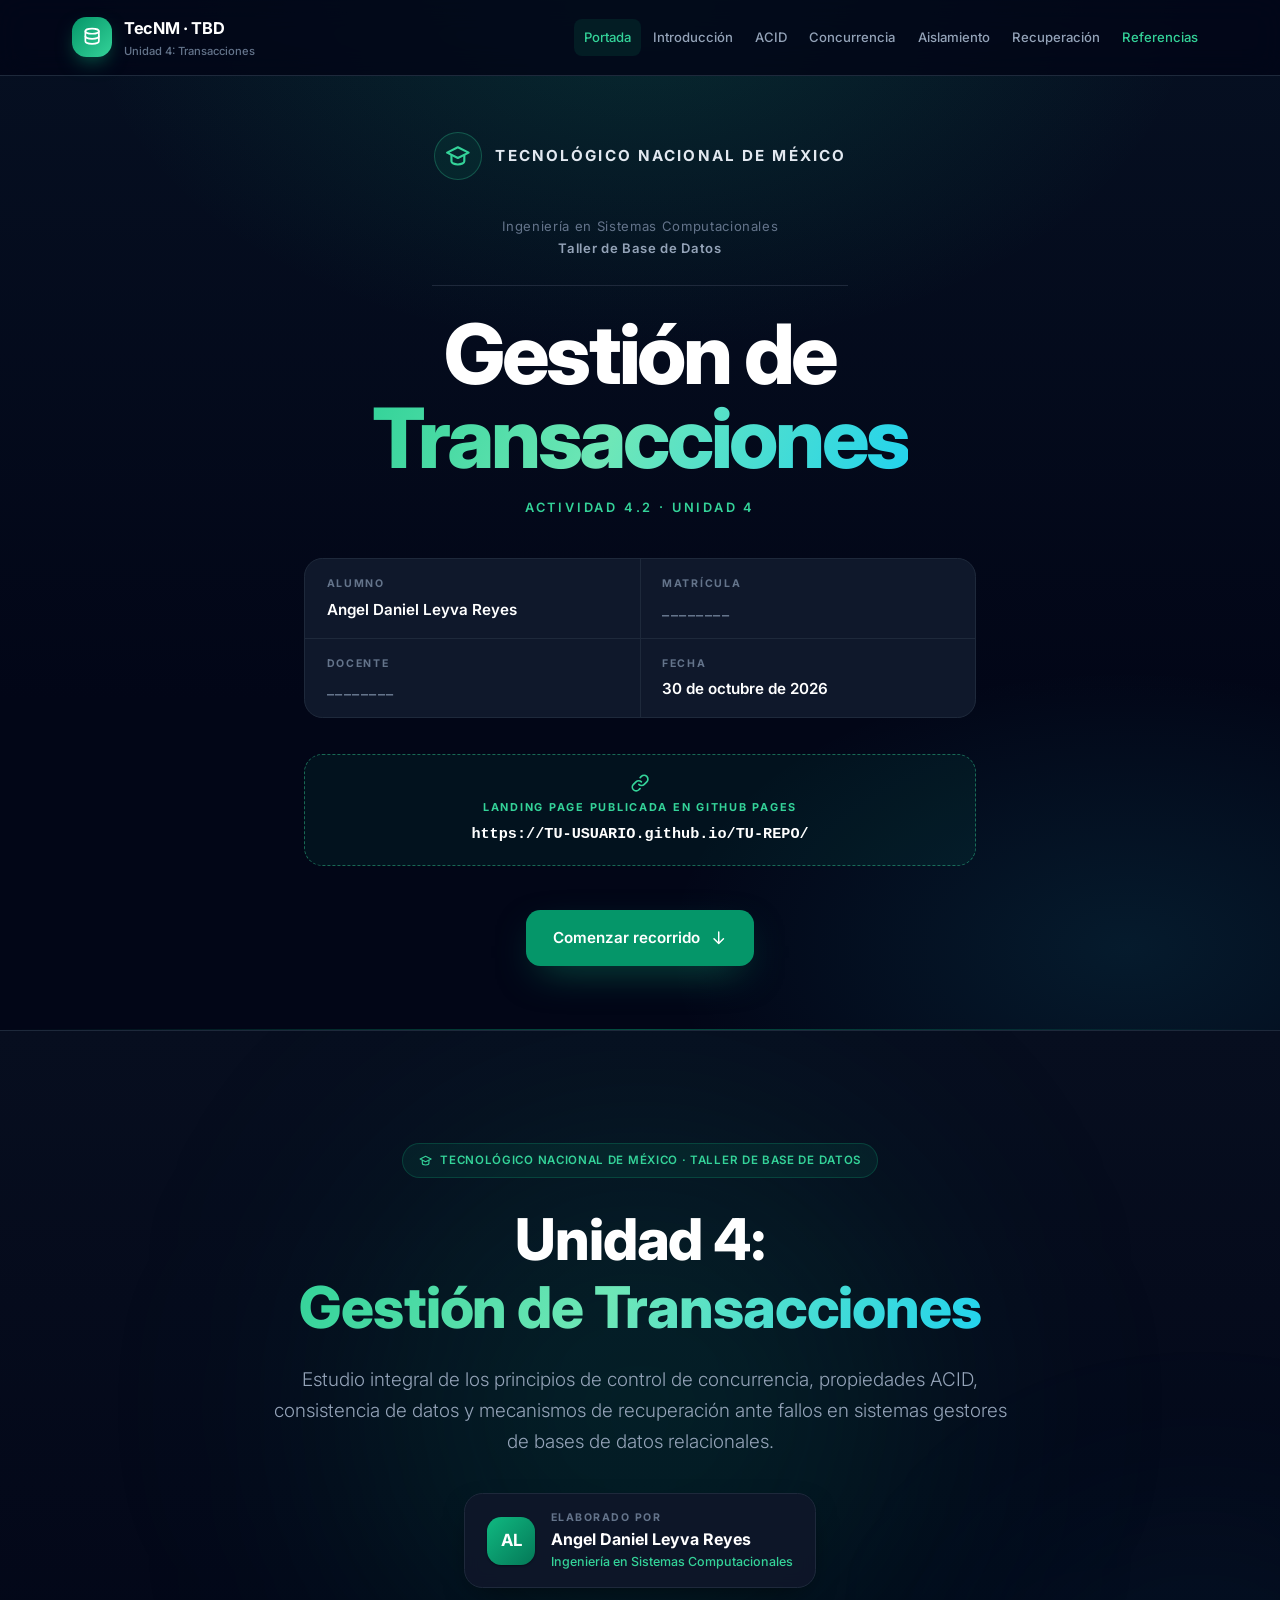
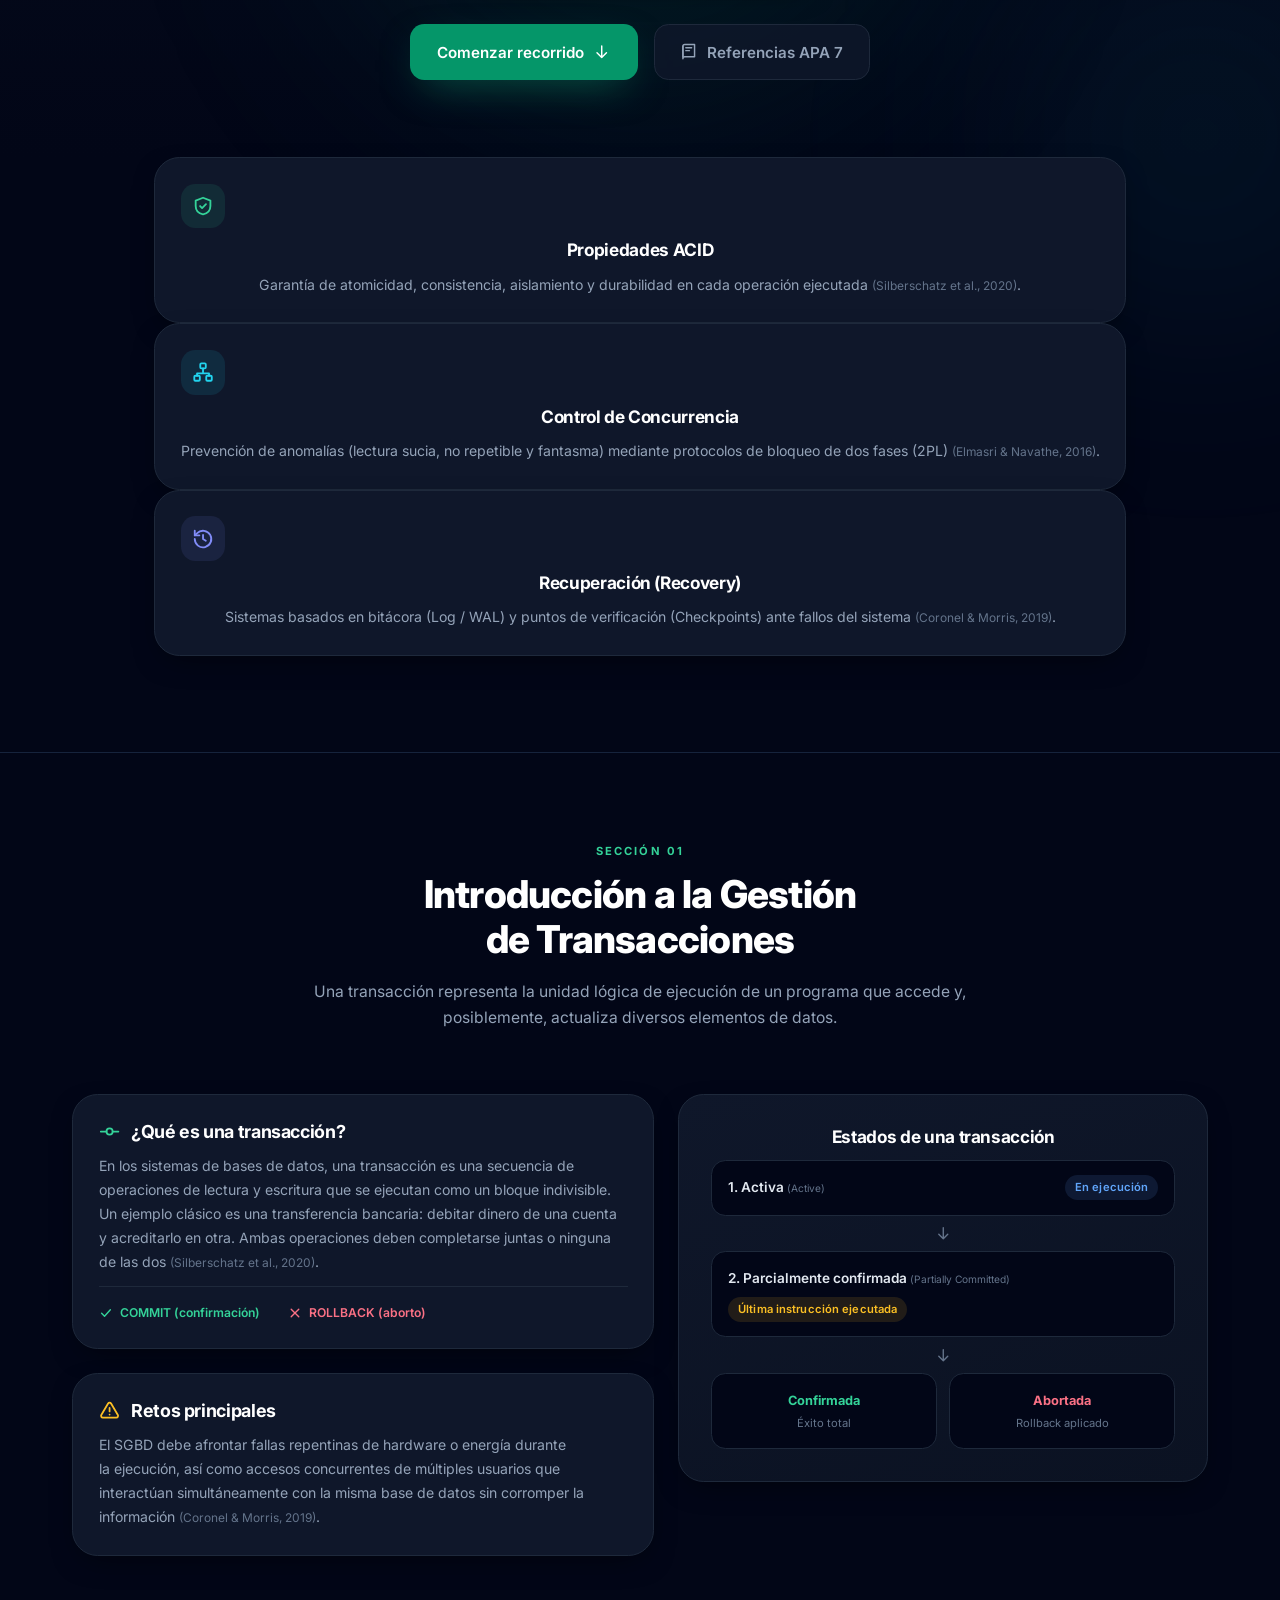
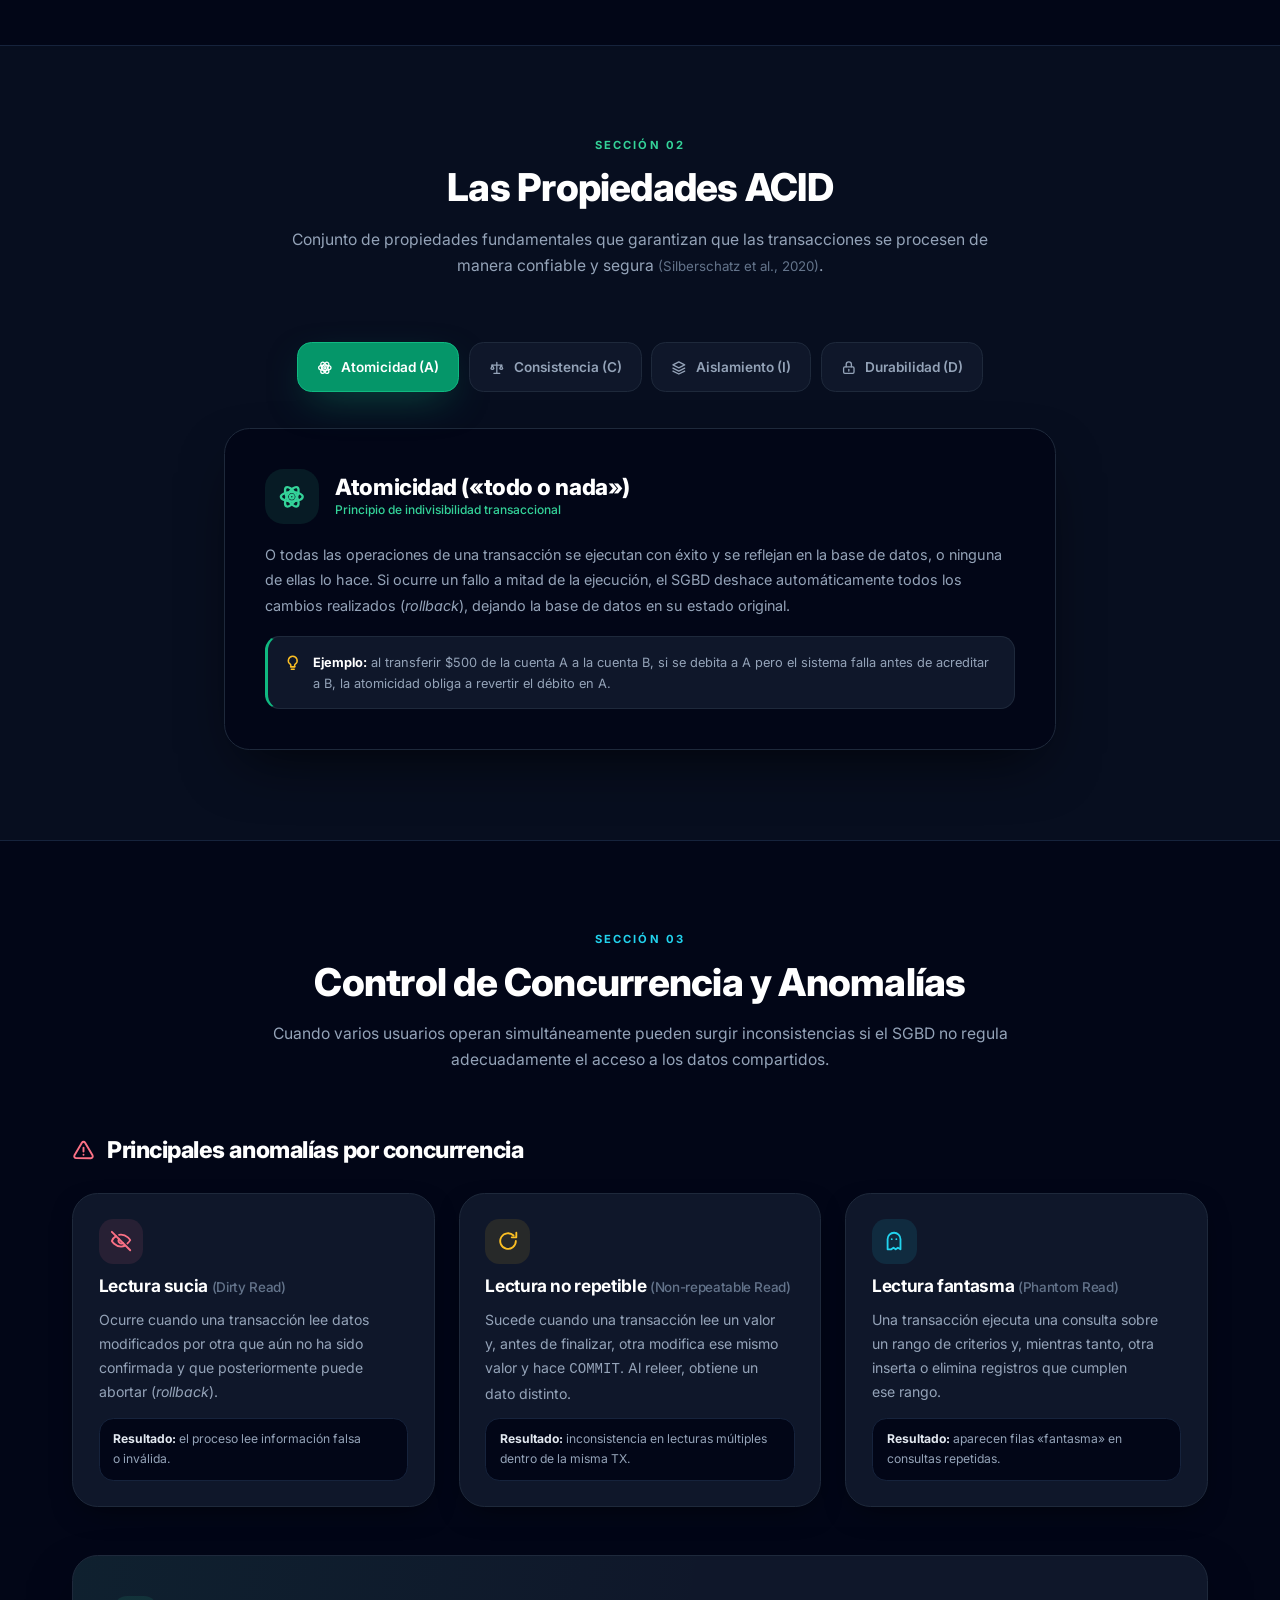
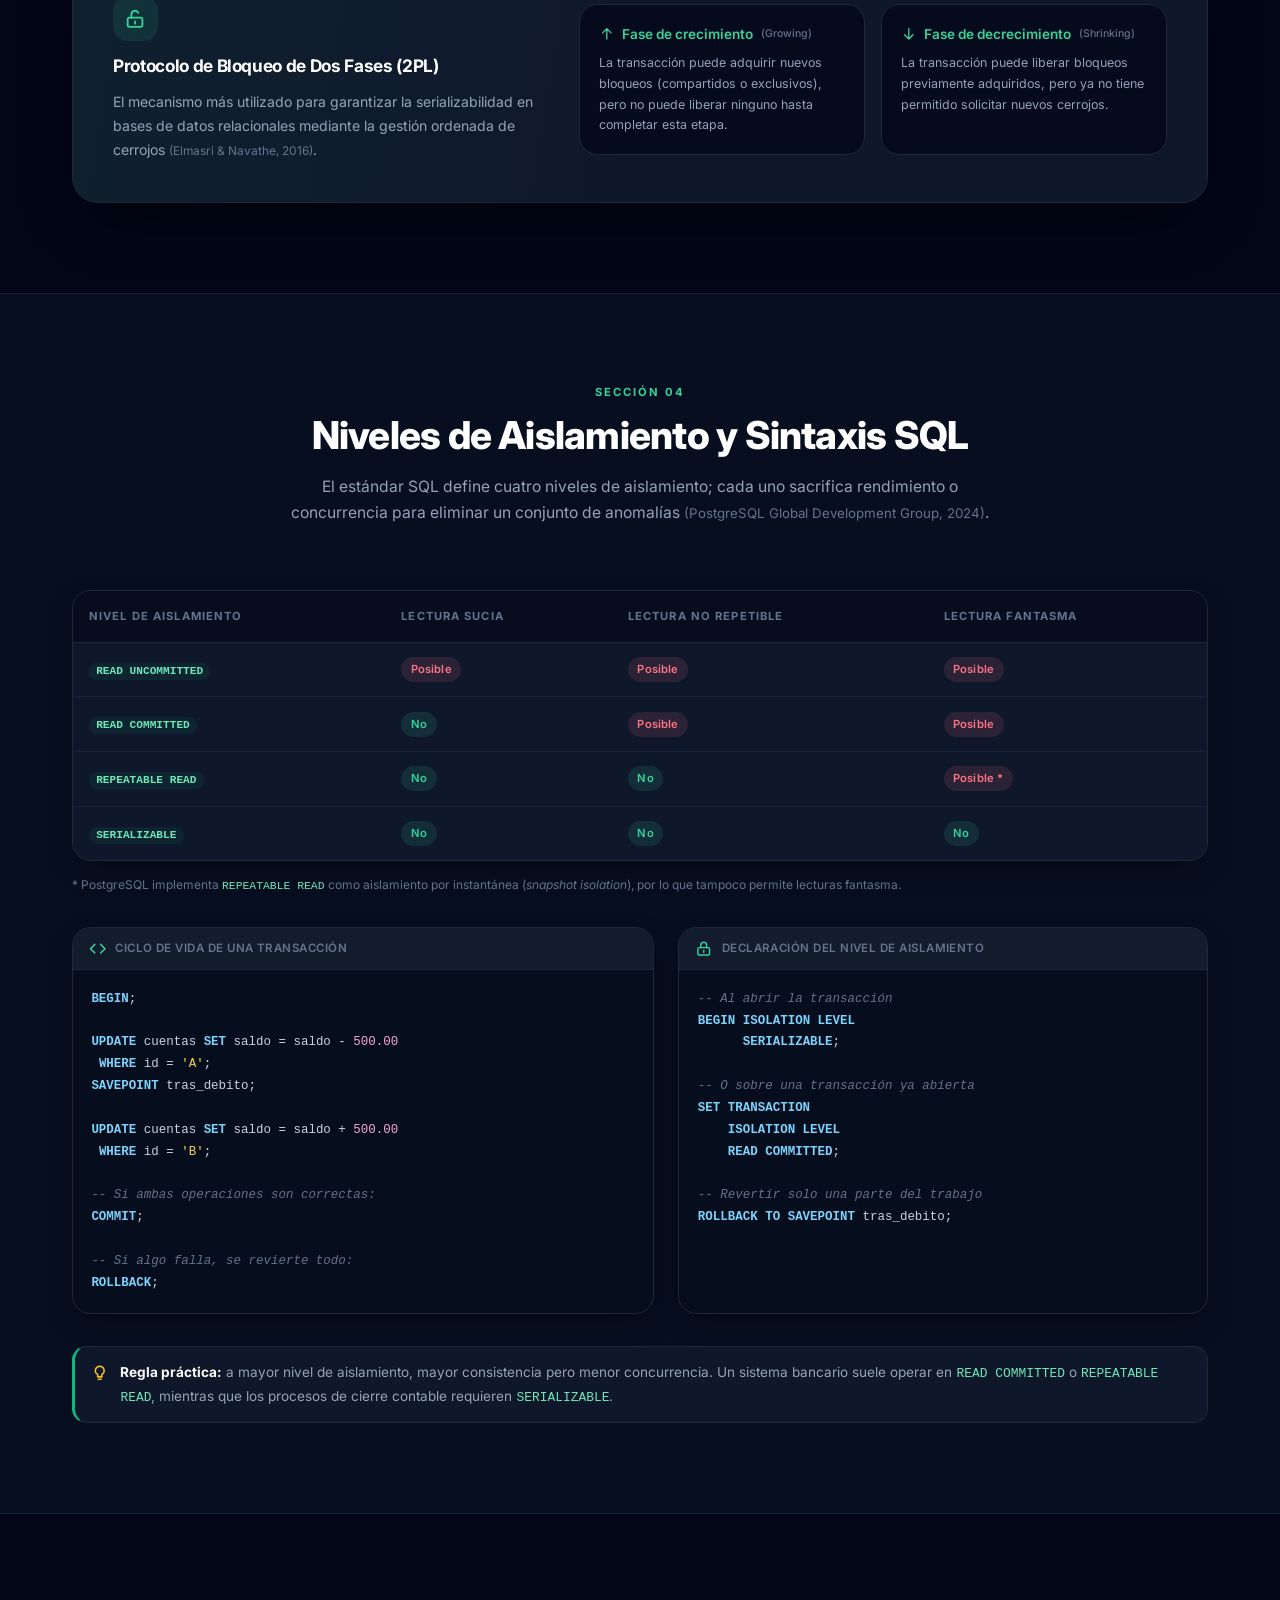
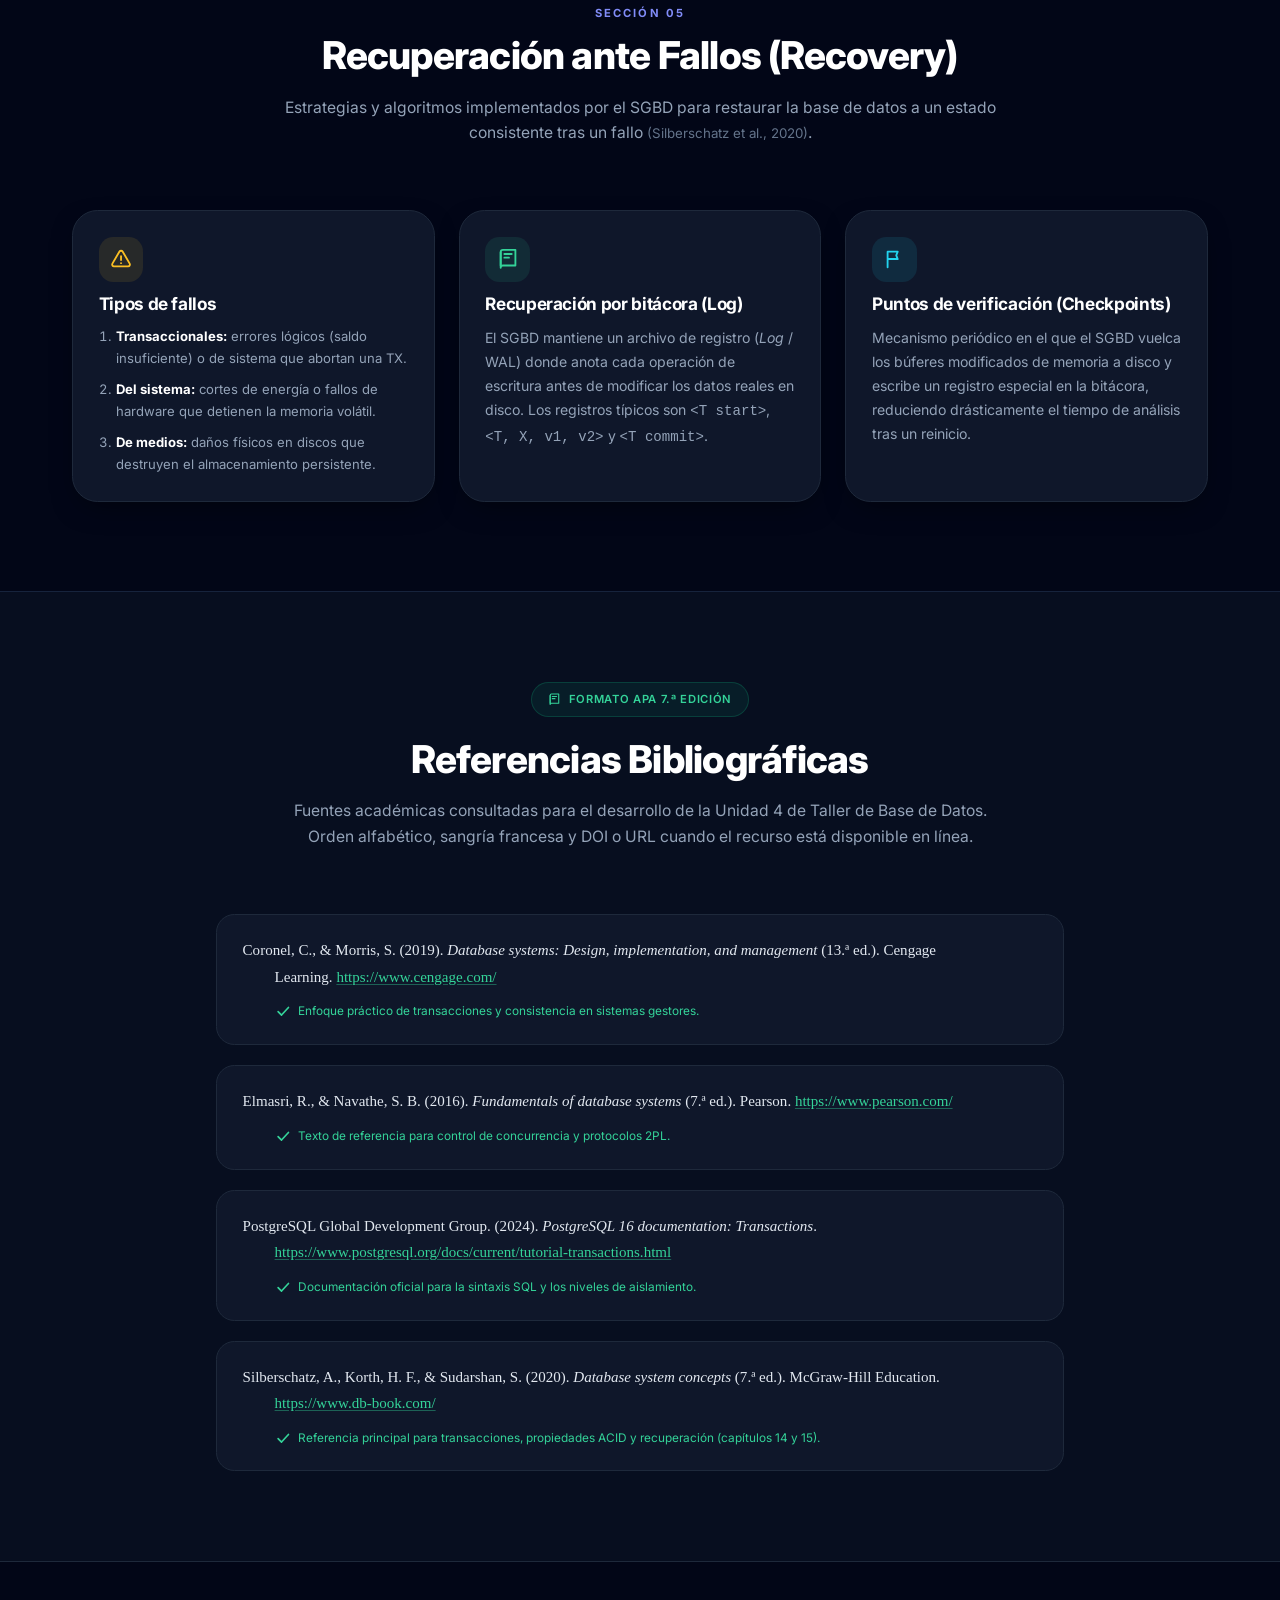
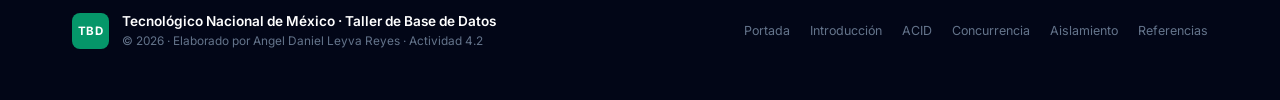
==== index.html @ 275aac8b "Landing page Unidad 4: Gestión de Transacciones (Actividad 4.2) - Separa la versión monolítica en in" ====
<!DOCTYPE html>
<html lang="es">
<head>
  <meta charset="UTF-8">
  <meta name="viewport" content="width=device-width, initial-scale=1.0">

  <title>Gestión de Transacciones | Taller de Base de Datos — Actividad 4.2</title>

  <meta name="description" content="Landing page académica sobre la gestión de transacciones en bases de datos: propiedades ACID, control de concurrencia, niveles de aislamiento y recuperación ante fallos. Actividad 4.2 — Taller de Base de Datos, TecNM.">
  <meta name="author" content="Angel Daniel Leyva Reyes">
  <meta name="theme-color" content="#020617">
  <meta name="robots" content="index, follow">

  <!-- Open Graph / redes sociales -->
  <meta property="og:type" content="website">
  <meta property="og:locale" content="es_MX">
  <meta property="og:site_name" content="TecNM · Taller de Base de Datos">
  <meta property="og:title" content="Gestión de Transacciones | Actividad 4.2">
  <meta property="og:description" content="Propiedades ACID, control de concurrencia, niveles de aislamiento y recuperación ante fallos en sistemas gestores de bases de datos relacionales.">
  <meta property="og:url" content="https://TU-USUARIO.github.io/TU-REPO/">
  <meta name="twitter:card" content="summary">
  <meta name="twitter:title" content="Gestión de Transacciones | Actividad 4.2">
  <meta name="twitter:description" content="Propiedades ACID, concurrencia, aislamiento y recuperación en bases de datos relacionales.">

  <link rel="canonical" href="https://TU-USUARIO.github.io/TU-REPO/">
  <link rel="icon" href="./assets/favicon.svg" type="image/svg+xml">

  <!-- Tipografía con fallback local: si la CDN no responde, la página se ve igual -->
  <link rel="preconnect" href="https://fonts.googleapis.com">
  <link rel="preconnect" href="https://fonts.gstatic.com" crossorigin>
  <link href="https://fonts.googleapis.com/css2?family=Inter:wght@300;400;500;600;700;800&display=swap" rel="stylesheet">

  <link rel="stylesheet" href="./css/styles.css">
  <script src="./js/main.js" defer></script>
</head>

<body>

  <a class="skip-link" href="#contenido">Saltar al contenido principal</a>

  <!-- ==========================================================
       SPRITE DE ICONOS (SVG inline: sin dependencias externas)
       ========================================================== -->
  <svg class="sprite" aria-hidden="true" focusable="false" xmlns="http://www.w3.org/2000/svg">
    <defs>
      <g id="ic-stroke" fill="none" stroke="currentColor" stroke-width="2" stroke-linecap="round" stroke-linejoin="round"></g>
    </defs>

    <symbol id="i-db" viewBox="0 0 24 24" fill="none" stroke="currentColor" stroke-width="2" stroke-linecap="round" stroke-linejoin="round">
      <ellipse cx="12" cy="5" rx="8" ry="3"/>
      <path d="M4 5v6c0 1.66 3.58 3 8 3s8-1.34 8-3V5"/>
      <path d="M4 11v6c0 1.66 3.58 3 8 3s8-1.34 8-3v-6"/>
    </symbol>

    <symbol id="i-cap" viewBox="0 0 24 24" fill="none" stroke="currentColor" stroke-width="2" stroke-linecap="round" stroke-linejoin="round">
      <path d="M22 9 12 4 2 9l10 5 10-5Z"/>
      <path d="M6 11.5V17c0 1.66 2.69 3 6 3s6-1.34 6-3v-5.5"/>
    </symbol>

    <symbol id="i-shield" viewBox="0 0 24 24" fill="none" stroke="currentColor" stroke-width="2" stroke-linecap="round" stroke-linejoin="round">
      <path d="M12 3l8 3v6c0 5-3.5 8.2-8 9-4.5-.8-8-4-8-9V6l8-3Z"/>
      <path d="m8.8 12 2.2 2.2 4.2-4.2"/>
    </symbol>

    <symbol id="i-network" viewBox="0 0 24 24" fill="none" stroke="currentColor" stroke-width="2" stroke-linecap="round" stroke-linejoin="round">
      <rect x="9" y="2.5" width="6" height="5.5" rx="1.2"/>
      <rect x="2.5" y="16" width="6" height="5.5" rx="1.2"/>
      <rect x="15.5" y="16" width="6" height="5.5" rx="1.2"/>
      <path d="M12 8v4M5.5 16v-2.5h13V16"/>
    </symbol>

    <symbol id="i-history" viewBox="0 0 24 24" fill="none" stroke="currentColor" stroke-width="2" stroke-linecap="round" stroke-linejoin="round">
      <path d="M3 12a9 9 0 1 0 2.64-6.36L3 8"/>
      <path d="M3 3v5h5"/>
      <path d="M12 7.5V12l3 1.8"/>
    </symbol>

    <symbol id="i-atom" viewBox="0 0 24 24" fill="none" stroke="currentColor" stroke-width="2" stroke-linecap="round" stroke-linejoin="round">
      <circle cx="12" cy="12" r="1.6"/>
      <ellipse cx="12" cy="12" rx="9.5" ry="4"/>
      <ellipse cx="12" cy="12" rx="9.5" ry="4" transform="rotate(60 12 12)"/>
      <ellipse cx="12" cy="12" rx="9.5" ry="4" transform="rotate(-60 12 12)"/>
    </symbol>

    <symbol id="i-scale" viewBox="0 0 24 24" fill="none" stroke="currentColor" stroke-width="2" stroke-linecap="round" stroke-linejoin="round">
      <path d="M12 3.5v17M7.5 20.5h9M4 8h16"/>
      <path d="m4 8-2.2 5.2a2.6 2.6 0 0 0 4.4 0L4 8Z" transform="translate(1.2 0)"/>
      <path d="m20 8-2.2 5.2a2.6 2.6 0 0 0 4.4 0L20 8Z" transform="translate(-1.2 0)"/>
    </symbol>

    <symbol id="i-layers" viewBox="0 0 24 24" fill="none" stroke="currentColor" stroke-width="2" stroke-linecap="round" stroke-linejoin="round">
      <path d="m12 3 9 4.5-9 4.5-9-4.5L12 3Z"/>
      <path d="m3 12.5 9 4.5 9-4.5"/>
      <path d="m3 17 9 4.5 9-4.5"/>
    </symbol>

    <symbol id="i-lock" viewBox="0 0 24 24" fill="none" stroke="currentColor" stroke-width="2" stroke-linecap="round" stroke-linejoin="round">
      <rect x="4" y="10.5" width="16" height="10" rx="2"/>
      <path d="M8 10.5V7a4 4 0 0 1 8 0v3.5"/>
      <path d="M12 14.5v2.5"/>
    </symbol>

    <symbol id="i-lock-open" viewBox="0 0 24 24" fill="none" stroke="currentColor" stroke-width="2" stroke-linecap="round" stroke-linejoin="round">
      <rect x="4" y="10.5" width="16" height="10" rx="2"/>
      <path d="M8 10.5V7a4 4 0 0 1 7.6-1.7"/>
      <path d="M12 14.5v2.5"/>
    </symbol>

    <symbol id="i-bulb" viewBox="0 0 24 24" fill="none" stroke="currentColor" stroke-width="2" stroke-linecap="round" stroke-linejoin="round">
      <path d="M9 17.5h6M10 21h4"/>
      <path d="M12 3a6 6 0 0 0-3.5 10.9c.6.5.9 1.2.9 1.9v1.7h5.2v-1.7c0-.7.3-1.4.9-1.9A6 6 0 0 0 12 3Z"/>
    </symbol>

    <symbol id="i-warn" viewBox="0 0 24 24" fill="none" stroke="currentColor" stroke-width="2" stroke-linecap="round" stroke-linejoin="round">
      <path d="M10.3 3.9 2.6 17a2 2 0 0 0 1.7 3h15.4a2 2 0 0 0 1.7-3L13.7 3.9a2 2 0 0 0-3.4 0Z"/>
      <path d="M12 9v4M12 16.5h.01"/>
    </symbol>

    <symbol id="i-eye-off" viewBox="0 0 24 24" fill="none" stroke="currentColor" stroke-width="2" stroke-linecap="round" stroke-linejoin="round">
      <path d="M2 2l20 20"/>
      <path d="M6.7 6.7A10.8 10.8 0 0 0 2 12s3.5 6 10 6a10 10 0 0 0 4.4-1"/>
      <path d="M9.9 5.2A9.6 9.6 0 0 1 12 5c6.5 0 10 6 10 6a18 18 0 0 1-3 3.6"/>
      <path d="M9.9 9.9a3 3 0 0 0 4.2 4.2"/>
    </symbol>

    <symbol id="i-refresh" viewBox="0 0 24 24" fill="none" stroke="currentColor" stroke-width="2" stroke-linecap="round" stroke-linejoin="round">
      <path d="M20.5 12a8.5 8.5 0 1 1-2.5-6"/>
      <path d="M21 3v5h-5"/>
    </symbol>

    <symbol id="i-ghost" viewBox="0 0 24 24" fill="none" stroke="currentColor" stroke-width="2" stroke-linecap="round" stroke-linejoin="round">
      <path d="M5 21V10a7 7 0 0 1 14 0v11l-2.8-1.8-2.4 1.8-2.4-1.8-2.4 1.8L5 21Z"/>
      <path d="M9.5 10h.01M14.5 10h.01"/>
    </symbol>

    <symbol id="i-commit" viewBox="0 0 24 24" fill="none" stroke="currentColor" stroke-width="2" stroke-linecap="round" stroke-linejoin="round">
      <circle cx="12" cy="12" r="3.5"/>
      <path d="M2 12h6.5M15.5 12H22"/>
    </symbol>

    <symbol id="i-check" viewBox="0 0 24 24" fill="none" stroke="currentColor" stroke-width="2.4" stroke-linecap="round" stroke-linejoin="round">
      <path d="m4.5 12.5 5 5 10-11"/>
    </symbol>

    <symbol id="i-x" viewBox="0 0 24 24" fill="none" stroke="currentColor" stroke-width="2.4" stroke-linecap="round" stroke-linejoin="round">
      <path d="M5.5 5.5l13 13M18.5 5.5l-13 13"/>
    </symbol>

    <symbol id="i-book" viewBox="0 0 24 24" fill="none" stroke="currentColor" stroke-width="2" stroke-linecap="round" stroke-linejoin="round">
      <path d="M4 4.5A2.5 2.5 0 0 1 6.5 2H20v17H6.5A2.5 2.5 0 0 0 4 21.5Z"/>
      <path d="M4 19V4.5M8 6.5h8M8 10.5h5"/>
    </symbol>

    <symbol id="i-flag" viewBox="0 0 24 24" fill="none" stroke="currentColor" stroke-width="2" stroke-linecap="round" stroke-linejoin="round">
      <path d="M5 21V4M5 4h11l-1.6 4L16 12H5"/>
    </symbol>

    <symbol id="i-code" viewBox="0 0 24 24" fill="none" stroke="currentColor" stroke-width="2" stroke-linecap="round" stroke-linejoin="round">
      <path d="m8 6-6 6 6 6M16 6l6 6-6 6"/>
    </symbol>

    <symbol id="i-link" viewBox="0 0 24 24" fill="none" stroke="currentColor" stroke-width="2" stroke-linecap="round" stroke-linejoin="round">
      <path d="M10.5 13.5a4.5 4.5 0 0 0 6.4 0l3-3a4.5 4.5 0 1 0-6.4-6.4l-1.4 1.4"/>
      <path d="M13.5 10.5a4.5 4.5 0 0 0-6.4 0l-3 3a4.5 4.5 0 0 0 6.4 6.4l1.4-1.4"/>
    </symbol>

    <symbol id="i-menu" viewBox="0 0 24 24" fill="none" stroke="currentColor" stroke-width="2" stroke-linecap="round">
      <path d="M4 7h16M4 12h16M4 17h16"/>
    </symbol>

    <symbol id="i-close" viewBox="0 0 24 24" fill="none" stroke="currentColor" stroke-width="2" stroke-linecap="round">
      <path d="M6 6l12 12M18 6L6 18"/>
    </symbol>

    <symbol id="i-arrow-down" viewBox="0 0 24 24" fill="none" stroke="currentColor" stroke-width="2" stroke-linecap="round" stroke-linejoin="round">
      <path d="M12 4v16M5.5 13.5 12 20l6.5-6.5"/>
    </symbol>

    <symbol id="i-arrow-up" viewBox="0 0 24 24" fill="none" stroke="currentColor" stroke-width="2" stroke-linecap="round" stroke-linejoin="round">
      <path d="M12 20V4M5.5 10.5 12 4l6.5 6.5"/>
    </symbol>

    <symbol id="i-arrow-right" viewBox="0 0 24 24" fill="none" stroke="currentColor" stroke-width="2" stroke-linecap="round" stroke-linejoin="round">
      <path d="M4 12h16M13.5 5.5 20 12l-6.5 6.5"/>
    </symbol>
  </svg>

  <!-- ==========================================================
       ENCABEZADO / NAVEGACIÓN
       ========================================================== -->
  <header class="site-header" id="site-header">
    <div class="container header__inner">

      <a class="brand" href="#portada" aria-label="Ir a la portada">
        <span class="brand__mark">
          <svg class="icon" aria-hidden="true"><use href="#i-db"/></svg>
        </span>
        <span class="brand__text">
          <span class="brand__name">TecNM · TBD</span>
          <span class="brand__sub">Unidad 4: Transacciones</span>
        </span>
      </a>

      <nav class="nav" aria-label="Navegación principal">
        <ul class="nav__list">
          <li><a class="nav__link" href="#portada">Portada</a></li>
          <li><a class="nav__link" href="#introduccion">Introducción</a></li>
          <li><a class="nav__link" href="#acid">ACID</a></li>
          <li><a class="nav__link" href="#concurrencia">Concurrencia</a></li>
          <li><a class="nav__link" href="#aislamiento">Aislamiento</a></li>
          <li><a class="nav__link" href="#recuperacion">Recuperación</a></li>
          <li><a class="nav__link nav__link--accent" href="#referencias">Referencias</a></li>
        </ul>
      </nav>

      <button class="menu-btn" id="mobile-menu-btn" type="button"
              aria-label="Abrir menú de navegación" aria-expanded="false" aria-controls="mobile-menu">
        <svg class="icon menu-btn__open" aria-hidden="true"><use href="#i-menu"/></svg>
        <svg class="icon menu-btn__close" aria-hidden="true"><use href="#i-close"/></svg>
      </button>
    </div>

    <nav class="mobile-menu" id="mobile-menu" aria-label="Navegación móvil" hidden>
      <ul class="mobile-menu__list">
        <li><a class="mobile-menu__link" href="#portada">Portada</a></li>
        <li><a class="mobile-menu__link" href="#introduccion">Introducción</a></li>
        <li><a class="mobile-menu__link" href="#acid">Propiedades ACID</a></li>
        <li><a class="mobile-menu__link" href="#concurrencia">Control de Concurrencia</a></li>
        <li><a class="mobile-menu__link" href="#aislamiento">Niveles de Aislamiento</a></li>
        <li><a class="mobile-menu__link" href="#recuperacion">Recuperación</a></li>
        <li><a class="mobile-menu__link mobile-menu__link--accent" href="#referencias">Referencias (APA 7)</a></li>
      </ul>
    </nav>
  </header>

  <main id="contenido">

    <!-- ========================================================
         HOJA DE PORTADA
         ======================================================== -->
    <section id="portada" class="portada" aria-labelledby="portada-title">
      <div class="container portada__inner">

        <div class="portada__brand">
          <span class="portada__mark">
            <svg class="icon" aria-hidden="true"><use href="#i-cap"/></svg>
          </span>
          <p class="portada__org">Tecnológico Nacional de México</p>
        </div>

        <p class="portada__program">Ingeniería en Sistemas Computacionales</p>
        <p class="portada__subject">Taller de Base de Datos</p>

        <h1 class="portada__title" id="portada-title">
          Gestión de
          <span class="grad-text">Transacciones</span>
        </h1>

        <p class="portada__activity">Actividad 4.2 · Unidad 4</p>

        <dl class="portada__meta">
          <div class="portada__meta-item">
            <dt>Alumno</dt>
            <dd>Angel Daniel Leyva Reyes</dd>
          </div>
          <div class="portada__meta-item">
            <dt>Matrícula</dt>
            <dd class="placeholder">________</dd>
          </div>
          <div class="portada__meta-item">
            <dt>Docente</dt>
            <dd class="placeholder">________</dd>
          </div>
          <div class="portada__meta-item">
            <dt>Fecha</dt>
            <dd><time datetime="2026-10-30">30 de octubre de 2026</time></dd>
          </div>
        </dl>

        <!-- URL pública de la landing: cambiar en este único lugar -->
        <a class="portada__url" href="https://TU-USUARIO.github.io/TU-REPO/" target="_blank" rel="noopener noreferrer">
          <svg class="icon" aria-hidden="true"><use href="#i-link"/></svg>
          <span class="portada__url-label">Landing Page publicada en GitHub Pages</span>
          <span class="portada__url-value">https://TU-USUARIO.github.io/TU-REPO/</span>
        </a>

        <a class="btn btn--primary portada__cta" href="#inicio">
          Comenzar recorrido
          <svg class="icon" aria-hidden="true"><use href="#i-arrow-down"/></svg>
        </a>
      </div>
    </section>

    <!-- ========================================================
         HERO
         ======================================================== -->
    <section id="inicio" class="hero" aria-labelledby="hero-title">
      <div class="hero__glow hero__glow--a" aria-hidden="true"></div>
      <div class="hero__glow hero__glow--b" aria-hidden="true"></div>

      <div class="container hero__inner">
        <p class="badge-pill">
          <svg class="icon" aria-hidden="true"><use href="#i-cap"/></svg>
          <span>Tecnológico Nacional de México · Taller de Base de Datos</span>
        </p>

        <h2 class="hero__title" id="hero-title">
          Unidad 4:
          <span class="grad-text">Gestión de Transacciones</span>
        </h2>

        <p class="hero__lead">
          Estudio integral de los principios de control de concurrencia, propiedades ACID,
          consistencia de datos y mecanismos de recuperación ante fallos en sistemas
          gestores de bases de datos relacionales.
        </p>

        <div class="author-card">
          <span class="author-card__avatar" aria-hidden="true">AL</span>
          <div>
            <p class="author-card__label">Elaborado por</p>
            <p class="author-card__name">Angel Daniel Leyva Reyes</p>
            <p class="author-card__role">Ingeniería en Sistemas Computacionales</p>
          </div>
        </div>

        <div class="hero__actions">
          <a class="btn btn--primary" href="#introduccion">
            <span>Comenzar recorrido</span>
            <svg class="icon" aria-hidden="true"><use href="#i-arrow-down"/></svg>
          </a>
          <a class="btn btn--ghost" href="#referencias">
            <svg class="icon" aria-hidden="true"><use href="#i-book"/></svg>
            <span>Referencias APA 7</span>
          </a>
        </div>

        <ul class="hero__grid">
          <li class="card card--hover card--accent-emerald">
            <span class="card__icon card__icon--emerald">
              <svg class="icon" aria-hidden="true"><use href="#i-shield"/></svg>
            </span>
            <h3 class="card__title">Propiedades ACID</h3>
            <p class="card__text">
              Garantía de atomicidad, consistencia, aislamiento y durabilidad en cada
              operación ejecutada <span class="cite">(Silberschatz et al., 2020)</span>.
            </p>
          </li>

          <li class="card card--hover card--accent-cyan">
            <span class="card__icon card__icon--cyan">
              <svg class="icon" aria-hidden="true"><use href="#i-network"/></svg>
            </span>
            <h3 class="card__title">Control de Concurrencia</h3>
            <p class="card__text">
              Prevención de anomalías (lectura sucia, no repetible y fantasma) mediante
              protocolos de bloqueo de dos fases (2PL) <span class="cite">(Elmasri &amp; Navathe, 2016)</span>.
            </p>
          </li>

          <li class="card card--hover card--accent-indigo">
            <span class="card__icon card__icon--indigo">
              <svg class="icon" aria-hidden="true"><use href="#i-history"/></svg>
            </span>
            <h3 class="card__title">Recuperación (Recovery)</h3>
            <p class="card__text">
              Sistemas basados en bitácora (Log / WAL) y puntos de verificación
              (Checkpoints) ante fallos del sistema <span class="cite">(Coronel &amp; Morris, 2019)</span>.
            </p>
          </li>
        </ul>
      </div>
    </section>

    <!-- ========================================================
         SECCIÓN 01 · INTRODUCCIÓN
         ======================================================== -->
    <section id="introduccion" class="section" aria-labelledby="intro-title">
      <div class="container">
        <header class="section__head">
          <span class="eyebrow">Sección 01</span>
          <h2 class="section__title" id="intro-title">Introducción a la Gestión de Transacciones</h2>
          <p class="section__desc">
            Una transacción representa la unidad lógica de ejecución de un programa que
            accede y, posiblemente, actualiza diversos elementos de datos.
          </p>
        </header>

        <div class="split">
          <div class="stack">
            <article class="card">
              <h3 class="card__title card__title--icon">
                <svg class="icon text-emerald" aria-hidden="true"><use href="#i-commit"/></svg>
                ¿Qué es una transacción?
              </h3>
              <p class="card__text">
                En los sistemas de bases de datos, una transacción es una secuencia de
                operaciones de lectura y escritura que se ejecutan como un bloque
                indivisible. Un ejemplo clásico es una transferencia bancaria: debitar
                dinero de una cuenta y acreditarlo en otra. Ambas operaciones deben
                completarse juntas o ninguna de las dos
                <span class="cite">(Silberschatz et al., 2020)</span>.
              </p>
              <ul class="inline-list">
                <li class="text-emerald">
                  <svg class="icon" aria-hidden="true"><use href="#i-check"/></svg>
                  <span>COMMIT (confirmación)</span>
                </li>
                <li class="text-rose">
                  <svg class="icon" aria-hidden="true"><use href="#i-x"/></svg>
                  <span>ROLLBACK (aborto)</span>
                </li>
              </ul>
            </article>

            <article class="card">
              <h3 class="card__title card__title--icon">
                <svg class="icon text-amber" aria-hidden="true"><use href="#i-warn"/></svg>
                Retos principales
              </h3>
              <p class="card__text">
                El SGBD debe afrontar fallas repentinas de hardware o energía durante la
                ejecución, así como accesos concurrentes de múltiples usuarios que
                interactúan simultáneamente con la misma base de datos sin corromper la
                información <span class="cite">(Coronel &amp; Morris, 2019)</span>.
              </p>
            </article>
          </div>

          <aside class="card card--panel" aria-labelledby="estados-title">
            <h3 class="card__title card__title--center" id="estados-title">Estados de una transacción</h3>

            <ol class="flow">
              <li class="flow__step">
                <span class="flow__name">1. Activa <span class="flow__en">(Active)</span></span>
                <span class="tag tag--blue">En ejecución</span>
              </li>
              <li class="flow__arrow" aria-hidden="true">
                <svg class="icon"><use href="#i-arrow-down"/></svg>
              </li>
              <li class="flow__step">
                <span class="flow__name">2. Parcialmente confirmada <span class="flow__en">(Partially Committed)</span></span>
                <span class="tag tag--amber">Última instrucción ejecutada</span>
              </li>
              <li class="flow__arrow" aria-hidden="true">
                <svg class="icon"><use href="#i-arrow-down"/></svg>
              </li>
              <li class="flow__branch">
                <div class="flow__outcome">
                  <span class="flow__outcome-title text-emerald">Confirmada</span>
                  <span class="flow__outcome-sub">Éxito total</span>
                </div>
                <div class="flow__outcome">
                  <span class="flow__outcome-title text-rose">Abortada</span>
                  <span class="flow__outcome-sub">Rollback aplicado</span>
                </div>
              </li>
            </ol>
          </aside>
        </div>
      </div>
    </section>

    <!-- ========================================================
         SECCIÓN 02 · PROPIEDADES ACID
         ======================================================== -->
    <section id="acid" class="section section--alt" aria-labelledby="acid-title">
      <div class="container">
        <header class="section__head">
          <span class="eyebrow eyebrow--emerald">Sección 02</span>
          <h2 class="section__title" id="acid-title">Las Propiedades ACID</h2>
          <p class="section__desc">
            Conjunto de propiedades fundamentales que garantizan que las transacciones se
            procesen de manera confiable y segura
            <span class="cite">(Silberschatz et al., 2020)</span>.
          </p>
        </header>

        <div class="tabs" role="tablist" aria-label="Propiedades ACID">
          <button class="tab is-active" id="tab-atomicidad" type="button" role="tab"
                  aria-selected="true" aria-controls="panel-atomicidad" tabindex="0"
                  data-tab="atomicidad">
            <svg class="icon" aria-hidden="true"><use href="#i-atom"/></svg>
            Atomicidad (A)
          </button>
          <button class="tab" id="tab-consistencia" type="button" role="tab"
                  aria-selected="false" aria-controls="panel-consistencia" tabindex="-1"
                  data-tab="consistencia">
            <svg class="icon" aria-hidden="true"><use href="#i-scale"/></svg>
            Consistencia (C)
          </button>
          <button class="tab" id="tab-aislamiento" type="button" role="tab"
                  aria-selected="false" aria-controls="panel-aislamiento" tabindex="-1"
                  data-tab="aislamiento">
            <svg class="icon" aria-hidden="true"><use href="#i-layers"/></svg>
            Aislamiento (I)
          </button>
          <button class="tab" id="tab-durabilidad" type="button" role="tab"
                  aria-selected="false" aria-controls="panel-durabilidad" tabindex="-1"
                  data-tab="durabilidad">
            <svg class="icon" aria-hidden="true"><use href="#i-lock"/></svg>
            Durabilidad (D)
          </button>
        </div>

        <div class="tab-panels">

          <div class="tab-panel" id="panel-atomicidad" role="tabpanel"
               aria-labelledby="tab-atomicidad" tabindex="0">
            <div class="panel__head">
              <span class="panel__icon panel__icon--emerald">
                <svg class="icon" aria-hidden="true"><use href="#i-atom"/></svg>
              </span>
              <div>
                <h3 class="panel__title">Atomicidad («todo o nada»)</h3>
                <p class="panel__sub text-emerald">Principio de indivisibilidad transaccional</p>
              </div>
            </div>
            <p class="panel__text">
              O todas las operaciones de una transacción se ejecutan con éxito y se
              reflejan en la base de datos, o ninguna de ellas lo hace. Si ocurre un fallo
              a mitad de la ejecución, el SGBD deshace automáticamente todos los cambios
              realizados (<em>rollback</em>), dejando la base de datos en su estado original.
            </p>
            <div class="callout">
              <svg class="icon" aria-hidden="true"><use href="#i-bulb"/></svg>
              <p><strong>Ejemplo:</strong> al transferir $500 de la cuenta A a la cuenta B,
              si se debita a A pero el sistema falla antes de acreditar a B, la atomicidad
              obliga a revertir el débito en A.</p>
            </div>
          </div>

          <div class="tab-panel" id="panel-consistencia" role="tabpanel"
               aria-labelledby="tab-consistencia" tabindex="0" hidden>
            <div class="panel__head">
              <span class="panel__icon panel__icon--emerald">
                <svg class="icon" aria-hidden="true"><use href="#i-scale"/></svg>
              </span>
              <div>
                <h3 class="panel__title">Consistencia</h3>
                <p class="panel__sub text-emerald">Preservación de reglas e invariantes</p>
              </div>
            </div>
            <p class="panel__text">
              Una transacción debe transformar la base de datos de un estado válido a otro
              estado válido, cumpliendo con todas las restricciones de integridad, claves
              foráneas, tipos de datos y reglas de negocio definidas en el esquema.
            </p>
            <div class="callout">
              <svg class="icon" aria-hidden="true"><use href="#i-bulb"/></svg>
              <p><strong>Ejemplo:</strong> si una regla establece que el saldo total de
              cuentas nunca puede ser negativo, cualquier transacción que viole esta regla
              será rechazada.</p>
            </div>
          </div>

          <div class="tab-panel" id="panel-aislamiento" role="tabpanel"
               aria-labelledby="tab-aislamiento" tabindex="0" hidden>
            <div class="panel__head">
              <span class="panel__icon panel__icon--cyan">
                <svg class="icon" aria-hidden="true"><use href="#i-layers"/></svg>
              </span>
              <div>
                <h3 class="panel__title">Aislamiento (Isolation)</h3>
                <p class="panel__sub text-cyan">Independencia entre transacciones concurrentes</p>
              </div>
            </div>
            <p class="panel__text">
              Aun cuando múltiples transacciones se ejecuten concurrentemente, el resultado
              final debe ser idéntico al que se obtendría si se hubieran ejecutado una tras
              otra (de forma estrictamente serial). Ninguna transacción puede interferir con
              los datos intermedios de otra <span class="cite">(Elmasri &amp; Navathe, 2016)</span>.
            </p>
            <div class="callout">
              <svg class="icon" aria-hidden="true"><use href="#i-bulb"/></svg>
              <p><strong>Ejemplo:</strong> dos usuarios comprando el último boleto de un
              vuelo al mismo tiempo; el aislamiento garantiza que solo uno de ellos lo
              obtenga exitosamente.</p>
            </div>
          </div>

          <div class="tab-panel" id="panel-durabilidad" role="tabpanel"
               aria-labelledby="tab-durabilidad" tabindex="0" hidden>
            <div class="panel__head">
              <span class="panel__icon panel__icon--indigo">
                <svg class="icon" aria-hidden="true"><use href="#i-lock"/></svg>
              </span>
              <div>
                <h3 class="panel__title">Durabilidad (Durability)</h3>
                <p class="panel__sub text-indigo">Persistencia ante fallos catastróficos</p>
              </div>
            </div>
            <p class="panel__text">
              Una vez que una transacción ha sido confirmada
              (<strong class="text-indigo">COMMIT</strong>), sus cambios son permanentes en
              la base de datos, incluso si se produce un corte eléctrico inmediato o un
              fallo total del sistema operativo.
            </p>
            <div class="callout">
              <svg class="icon" aria-hidden="true"><use href="#i-bulb"/></svg>
              <p><strong>Ejemplo:</strong> el SGBD escribe los cambios confirmados en
              almacenamiento no volátil, respaldado por la bitácora de transacciones o por
              el registro <em>write-ahead log</em> (WAL).</p>
            </div>
          </div>

        </div>
      </div>
    </section>

    <!-- ========================================================
         SECCIÓN 03 · CONTROL DE CONCURRENCIA
         ======================================================== -->
    <section id="concurrencia" class="section" aria-labelledby="conc-title">
      <div class="container">
        <header class="section__head">
          <span class="eyebrow eyebrow--cyan">Sección 03</span>
          <h2 class="section__title" id="conc-title">Control de Concurrencia y Anomalías</h2>
          <p class="section__desc">
            Cuando varios usuarios operan simultáneamente pueden surgir inconsistencias si
            el SGBD no regula adecuadamente el acceso a los datos compartidos.
          </p>
        </header>

        <h3 class="subtitle">
          <svg class="icon text-rose" aria-hidden="true"><use href="#i-warn"/></svg>
          Principales anomalías por concurrencia
        </h3>

        <ul class="grid grid--3">
          <li class="card card--hover card--accent-rose">
            <span class="card__icon card__icon--rose">
              <svg class="icon" aria-hidden="true"><use href="#i-eye-off"/></svg>
            </span>
            <h4 class="card__title">Lectura sucia <span class="card__en">(Dirty Read)</span></h4>
            <p class="card__text">
              Ocurre cuando una transacción lee datos modificados por otra que aún no ha
              sido confirmada y que posteriormente puede abortar (<em>rollback</em>).
            </p>
            <p class="card__note"><strong>Resultado:</strong> el proceso lee información falsa o inválida.</p>
          </li>

          <li class="card card--hover card--accent-amber">
            <span class="card__icon card__icon--amber">
              <svg class="icon" aria-hidden="true"><use href="#i-refresh"/></svg>
            </span>
            <h4 class="card__title">Lectura no repetible <span class="card__en">(Non-repeatable Read)</span></h4>
            <p class="card__text">
              Sucede cuando una transacción lee un valor y, antes de finalizar, otra
              modifica ese mismo valor y hace <code>COMMIT</code>. Al releer, obtiene un
              dato distinto.
            </p>
            <p class="card__note"><strong>Resultado:</strong> inconsistencia en lecturas múltiples dentro de la misma TX.</p>
          </li>

          <li class="card card--hover card--accent-cyan">
            <span class="card__icon card__icon--cyan">
              <svg class="icon" aria-hidden="true"><use href="#i-ghost"/></svg>
            </span>
            <h4 class="card__title">Lectura fantasma <span class="card__en">(Phantom Read)</span></h4>
            <p class="card__text">
              Una transacción ejecuta una consulta sobre un rango de criterios y, mientras
              tanto, otra inserta o elimina registros que cumplen ese rango.
            </p>
            <p class="card__note"><strong>Resultado:</strong> aparecen filas «fantasma» en consultas repetidas.</p>
          </li>
        </ul>

        <article class="feature">
          <div class="feature__intro">
            <span class="card__icon card__icon--emerald">
              <svg class="icon" aria-hidden="true"><use href="#i-lock-open"/></svg>
            </span>
            <h3 class="card__title">Protocolo de Bloqueo de Dos Fases (2PL)</h3>
            <p class="card__text">
              El mecanismo más utilizado para garantizar la serializabilidad en bases de
              datos relacionales mediante la gestión ordenada de cerrojos
              <span class="cite">(Elmasri &amp; Navathe, 2016)</span>.
            </p>
          </div>

          <div class="feature__grid">
            <div class="mini-card">
              <p class="mini-card__title text-emerald">
                <svg class="icon" aria-hidden="true"><use href="#i-arrow-up"/></svg>
                Fase de crecimiento <span class="card__en">(Growing)</span>
              </p>
              <p class="mini-card__text">
                La transacción puede adquirir nuevos bloqueos (compartidos o exclusivos),
                pero no puede liberar ninguno hasta completar esta etapa.
              </p>
            </div>
            <div class="mini-card">
              <p class="mini-card__title text-emerald">
                <svg class="icon" aria-hidden="true"><use href="#i-arrow-down"/></svg>
                Fase de decrecimiento <span class="card__en">(Shrinking)</span>
              </p>
              <p class="mini-card__text">
                La transacción puede liberar bloqueos previamente adquiridos, pero ya no
                tiene permitido solicitar nuevos cerrojos.
              </p>
            </div>
          </div>
        </article>
      </div>
    </section>

    <!-- ========================================================
         SECCIÓN 04 · NIVELES DE AISLAMIENTO
         ======================================================== -->
    <section id="aislamiento" class="section section--alt" aria-labelledby="iso-title">
      <div class="container">
        <header class="section__head">
          <span class="eyebrow eyebrow--emerald">Sección 04</span>
          <h2 class="section__title" id="iso-title">Niveles de Aislamiento y Sintaxis SQL</h2>
          <p class="section__desc">
            El estándar SQL define cuatro niveles de aislamiento; cada uno sacrifica
            rendimiento o concurrencia para eliminar un conjunto de anomalías
            <span class="cite">(PostgreSQL Global Development Group, 2024)</span>.
          </p>
        </header>

        <div class="table-wrap">
          <table class="table">
            <caption class="table__caption">
              Anomalías permitidas según el nivel de aislamiento (SQL:1999)
            </caption>
            <thead>
              <tr>
                <th scope="col">Nivel de aislamiento</th>
                <th scope="col">Lectura sucia</th>
                <th scope="col">Lectura no repetible</th>
                <th scope="col">Lectura fantasma</th>
              </tr>
            </thead>
            <tbody>
              <tr>
                <th scope="row"><code>READ UNCOMMITTED</code></th>
                <td><span class="tag tag--bad">Posible</span></td>
                <td><span class="tag tag--bad">Posible</span></td>
                <td><span class="tag tag--bad">Posible</span></td>
              </tr>
              <tr>
                <th scope="row"><code>READ COMMITTED</code></th>
                <td><span class="tag tag--good">No</span></td>
                <td><span class="tag tag--bad">Posible</span></td>
                <td><span class="tag tag--bad">Posible</span></td>
              </tr>
              <tr>
                <th scope="row"><code>REPEATABLE READ</code></th>
                <td><span class="tag tag--good">No</span></td>
                <td><span class="tag tag--good">No</span></td>
                <td><span class="tag tag--bad">Posible&nbsp;*</span></td>
              </tr>
              <tr>
                <th scope="row"><code>SERIALIZABLE</code></th>
                <td><span class="tag tag--good">No</span></td>
                <td><span class="tag tag--good">No</span></td>
                <td><span class="tag tag--good">No</span></td>
              </tr>
            </tbody>
          </table>
        </div>
        <p class="table__footnote">
          * PostgreSQL implementa <code>REPEATABLE READ</code> como aislamiento por
          instantánea (<em>snapshot isolation</em>), por lo que tampoco permite lecturas
          fantasma.
        </p>

        <div class="split split--code">
          <article class="code-card">
            <div class="code-card__head">
              <svg class="icon" aria-hidden="true"><use href="#i-code"/></svg>
              <span>Ciclo de vida de una transacción</span>
            </div>
<pre class="code"><code><span class="tok-kw">BEGIN</span>;

<span class="tok-kw">UPDATE</span> cuentas <span class="tok-kw">SET</span> saldo = saldo - <span class="tok-num">500.00</span>
 <span class="tok-kw">WHERE</span> id = <span class="tok-str">'A'</span>;
<span class="tok-kw">SAVEPOINT</span> tras_debito;

<span class="tok-kw">UPDATE</span> cuentas <span class="tok-kw">SET</span> saldo = saldo + <span class="tok-num">500.00</span>
 <span class="tok-kw">WHERE</span> id = <span class="tok-str">'B'</span>;

<span class="tok-cm">-- Si ambas operaciones son correctas:</span>
<span class="tok-kw">COMMIT</span>;

<span class="tok-cm">-- Si algo falla, se revierte todo:</span>
<span class="tok-kw">ROLLBACK</span>;</code></pre>
          </article>

          <article class="code-card">
            <div class="code-card__head">
              <svg class="icon" aria-hidden="true"><use href="#i-lock"/></svg>
              <span>Declaración del nivel de aislamiento</span>
            </div>
<pre class="code"><code><span class="tok-cm">-- Al abrir la transacción</span>
<span class="tok-kw">BEGIN</span> <span class="tok-kw">ISOLATION LEVEL</span>
      <span class="tok-kw">SERIALIZABLE</span>;

<span class="tok-cm">-- O sobre una transacción ya abierta</span>
<span class="tok-kw">SET TRANSACTION</span>
    <span class="tok-kw">ISOLATION LEVEL</span>
    <span class="tok-kw">READ COMMITTED</span>;

<span class="tok-cm">-- Revertir solo una parte del trabajo</span>
<span class="tok-kw">ROLLBACK TO SAVEPOINT</span> tras_debito;</code></pre>
          </article>
        </div>

        <div class="callout callout--wide">
          <svg class="icon" aria-hidden="true"><use href="#i-bulb"/></svg>
          <p><strong>Regla práctica:</strong> a mayor nivel de aislamiento, mayor consistencia
          pero menor concurrencia. Un sistema bancario suele operar en
          <code>READ COMMITTED</code> o <code>REPEATABLE READ</code>, mientras que los
          procesos de cierre contable requieren <code>SERIALIZABLE</code>.</p>
        </div>
      </div>
    </section>

    <!-- ========================================================
         SECCIÓN 05 · RECUPERACIÓN
         ======================================================== -->
    <section id="recuperacion" class="section" aria-labelledby="rec-title">
      <div class="container">
        <header class="section__head">
          <span class="eyebrow eyebrow--indigo">Sección 05</span>
          <h2 class="section__title" id="rec-title">Recuperación ante Fallos (Recovery)</h2>
          <p class="section__desc">
            Estrategias y algoritmos implementados por el SGBD para restaurar la base de
            datos a un estado consistente tras un fallo
            <span class="cite">(Silberschatz et al., 2020)</span>.
          </p>
        </header>

        <ul class="grid grid--3">
          <li class="card card--accent-amber">
            <span class="card__icon card__icon--amber">
              <svg class="icon" aria-hidden="true"><use href="#i-warn"/></svg>
            </span>
            <h3 class="card__title">Tipos de fallos</h3>
            <ol class="card__list">
              <li><strong>Transaccionales:</strong> errores lógicos (saldo insuficiente) o de sistema que abortan una TX.</li>
              <li><strong>Del sistema:</strong> cortes de energía o fallos de hardware que detienen la memoria volátil.</li>
              <li><strong>De medios:</strong> daños físicos en discos que destruyen el almacenamiento persistente.</li>
            </ol>
          </li>

          <li class="card card--accent-emerald">
            <span class="card__icon card__icon--emerald">
              <svg class="icon" aria-hidden="true"><use href="#i-book"/></svg>
            </span>
            <h3 class="card__title">Recuperación por bitácora (Log)</h3>
            <p class="card__text">
              El SGBD mantiene un archivo de registro (<em>Log</em> / WAL) donde anota cada
              operación de escritura antes de modificar los datos reales en disco. Los
              registros típicos son <code>&lt;T start&gt;</code>,
              <code>&lt;T, X, v1, v2&gt;</code> y <code>&lt;T commit&gt;</code>.
            </p>
          </li>

          <li class="card card--accent-cyan">
            <span class="card__icon card__icon--cyan">
              <svg class="icon" aria-hidden="true"><use href="#i-flag"/></svg>
            </span>
            <h3 class="card__title">Puntos de verificación (Checkpoints)</h3>
            <p class="card__text">
              Mecanismo periódico en el que el SGBD vuelca los búferes modificados de
              memoria a disco y escribe un registro especial en la bitácora, reduciendo
              drásticamente el tiempo de análisis tras un reinicio.
            </p>
          </li>
        </ul>
      </div>
    </section>

    <!-- ========================================================
         SECCIÓN 06 · REFERENCIAS (APA 7)
         ======================================================== -->
    <section id="referencias" class="section section--alt" aria-labelledby="ref-title">
      <div class="container container--narrow">
        <header class="section__head">
          <p class="badge-pill badge-pill--sm">
            <svg class="icon" aria-hidden="true"><use href="#i-book"/></svg>
            <span>Formato APA 7.ª edición</span>
          </p>
          <h2 class="section__title" id="ref-title">Referencias Bibliográficas</h2>
          <p class="section__desc">
            Fuentes académicas consultadas para el desarrollo de la Unidad 4 de Taller de
            Base de Datos. Orden alfabético, sangría francesa y DOI o URL cuando el recurso
            está disponible en línea.
          </p>
        </header>

        <ul class="refs">
          <li class="ref">
            <p class="ref__text">
              Coronel, C., &amp; Morris, S. (2019). <em>Database systems: Design,
              implementation, and management</em> (13.ª ed.). Cengage Learning.
              <a href="https://www.cengage.com/" target="_blank" rel="noopener noreferrer">https://www.cengage.com/</a>
            </p>
            <p class="ref__note">
              <svg class="icon" aria-hidden="true"><use href="#i-check"/></svg>
              Enfoque práctico de transacciones y consistencia en sistemas gestores.
            </p>
          </li>

          <li class="ref">
            <p class="ref__text">
              Elmasri, R., &amp; Navathe, S. B. (2016). <em>Fundamentals of database
              systems</em> (7.ª ed.). Pearson.
              <a href="https://www.pearson.com/" target="_blank" rel="noopener noreferrer">https://www.pearson.com/</a>
            </p>
            <p class="ref__note">
              <svg class="icon" aria-hidden="true"><use href="#i-check"/></svg>
              Texto de referencia para control de concurrencia y protocolos 2PL.
            </p>
          </li>

          <li class="ref">
            <p class="ref__text">
              PostgreSQL Global Development Group. (2024). <em>PostgreSQL 16
              documentation: Transactions</em>.
              <a href="https://www.postgresql.org/docs/current/tutorial-transactions.html" target="_blank" rel="noopener noreferrer">https://www.postgresql.org/docs/current/tutorial-transactions.html</a>
            </p>
            <p class="ref__note">
              <svg class="icon" aria-hidden="true"><use href="#i-check"/></svg>
              Documentación oficial para la sintaxis SQL y los niveles de aislamiento.
            </p>
          </li>

          <li class="ref">
            <p class="ref__text">
              Silberschatz, A., Korth, H. F., &amp; Sudarshan, S. (2020). <em>Database
              system concepts</em> (7.ª ed.). McGraw-Hill Education.
              <a href="https://www.db-book.com/" target="_blank" rel="noopener noreferrer">https://www.db-book.com/</a>
            </p>
            <p class="ref__note">
              <svg class="icon" aria-hidden="true"><use href="#i-check"/></svg>
              Referencia principal para transacciones, propiedades ACID y recuperación (capítulos 14 y 15).
            </p>
          </li>
        </ul>
      </div>
    </section>

  </main>

  <!-- ==========================================================
       PIE DE PÁGINA
       ========================================================== -->
  <footer class="site-footer">
    <div class="container site-footer__inner">
      <div class="site-footer__brand">
        <span class="site-footer__mark">TBD</span>
        <div>
          <p class="site-footer__title">Tecnológico Nacional de México · Taller de Base de Datos</p>
          <p class="site-footer__meta">
            © <span id="year">2026</span> · Elaborado por Angel Daniel Leyva Reyes · Actividad 4.2
          </p>
        </div>
      </div>

      <nav class="site-footer__nav" aria-label="Navegación del pie de página">
        <a href="#portada">Portada</a>
        <a href="#introduccion">Introducción</a>
        <a href="#acid">ACID</a>
        <a href="#concurrencia">Concurrencia</a>
        <a href="#aislamiento">Aislamiento</a>
        <a href="#referencias">Referencias</a>
      </nav>
    </div>
  </footer>

  <button class="to-top" id="back-to-top" type="button" aria-label="Volver al inicio de la página">
    <svg class="icon" aria-hidden="true"><use href="#i-arrow-up"/></svg>
  </button>

</body>
</html>
---- css/styles.css ----
/* ==========================================================================
   GESTIÓN DE TRANSACCIONES — Hoja de estilos principal
   Taller de Base de Datos · Actividad 4.2 · TecNM
   --------------------------------------------------------------------------
   ÍNDICE
   01. Tokens de diseño
   02. Reset y base
   03. Utilidades y accesibilidad
   04. Botones y etiquetas
   05. Encabezado y navegación
   06. Portada
   07. Hero
   08. Secciones
   09. Tarjetas
   10. Pestañas ACID
   11. Tabla de aislamiento
   12. Bloques de código
   13. Referencias
   14. Pie de página y botón superior
   15. Responsive
   16. Impresión (generación del PDF de evidencia)
   ========================================================================== */


/* ==========================================================================
   01. TOKENS DE DISEÑO
   ========================================================================== */
:root {
  /* Marca */
  --db-50:  #ecfdf5;
  --db-100: #d1fae5;
  --db-300: #6ee7b7;
  --db-400: #34d399;
  --db-500: #10b981;
  --db-600: #059669;
  --db-700: #047857;
  --db-900: #064e3b;

  /* Superficies */
  --c-bg:        #020617;
  --c-bg-alt:    #070e1f;
  --c-surface:   #0f172a;
  --c-surface-2: #131f38;
  --c-border:    #1e293b;
  --c-border-soft: #16233c;

  /* Texto */
  --c-text:      #e2e8f0;
  --c-text-dim:  #94a3b8;
  --c-text-mute: #64748b;
  --c-heading:   #ffffff;

  /* Acentos */
  --c-emerald: #34d399;
  --c-cyan:    #22d3ee;
  --c-indigo:  #818cf8;
  --c-amber:   #fbbf24;
  --c-rose:    #fb7185;
  --c-blue:    #60a5fa;

  /* Gradiente de marca */
  --grad-brand: linear-gradient(115deg, #34d399 0%, #6ee7b7 45%, #22d3ee 100%);

  /* Formas */
  --r-sm: 0.5rem;
  --r-md: 0.9rem;
  --r-lg: 1.15rem;
  --r-xl: 1.6rem;
  --r-full: 999px;

  /* Sombras */
  --shadow-sm: 0 1px 2px rgba(0, 0, 0, .35);
  --shadow-md: 0 10px 30px -12px rgba(0, 0, 0, .65);
  --shadow-lg: 0 24px 60px -20px rgba(0, 0, 0, .75);
  --shadow-glow: 0 14px 40px -14px rgba(16, 185, 129, .5);

  /* Layout */
  --container: 76rem;
  --header-h: 4.75rem;
  --gutter: clamp(1rem, 4vw, 2.5rem);

  /* Tipografía */
  --font-sans: 'Inter', system-ui, -apple-system, 'Segoe UI', Roboto, 'Helvetica Neue', Arial, sans-serif;
  --font-mono: ui-monospace, SFMono-Regular, 'SF Mono', Menlo, Consolas, 'Liberation Mono', monospace;
  --font-serif: Georgia, 'Times New Roman', 'Liberation Serif', serif;

  /* Movimiento */
  --t-fast: 150ms ease;
  --t-base: 250ms ease;
}


/* ==========================================================================
   02. RESET Y BASE
   ========================================================================== */
*,
*::before,
*::after {
  box-sizing: border-box;
  margin: 0;
  padding: 0;
}

html {
  scroll-behavior: smooth;
  -webkit-text-size-adjust: 100%;
}

body {
  background-color: var(--c-bg);
  color: var(--c-text);
  font-family: var(--font-sans);
  font-size: 1rem;
  line-height: 1.65;
  font-weight: 400;
  -webkit-font-smoothing: antialiased;
  -moz-osx-font-smoothing: grayscale;
  overflow-x: hidden;
}

h1, h2, h3, h4, h5, h6 {
  color: var(--c-heading);
  line-height: 1.18;
  font-weight: 800;
  letter-spacing: -0.02em;
  text-wrap: balance;
}

p { text-wrap: pretty; }

img, svg { display: block; max-width: 100%; }

ul, ol { list-style: none; }

a {
  color: inherit;
  text-decoration: none;
}

button {
  font: inherit;
  color: inherit;
  background: none;
  border: none;
  cursor: pointer;
}

code, pre { font-family: var(--font-mono); }

::selection {
  background-color: var(--db-500);
  color: #ffffff;
}

:focus-visible {
  outline: 2px solid var(--db-400);
  outline-offset: 3px;
  border-radius: var(--r-sm);
}


/* ==========================================================================
   03. UTILIDADES Y ACCESIBILIDAD
   ========================================================================== */

/* Sprite de iconos: presente en el DOM pero invisible */
.sprite {
  position: absolute;
  width: 0;
  height: 0;
  overflow: hidden;
}

/* Tamaño base de todos los iconos del sprite */
.icon {
  width: 1.15em;
  height: 1.15em;
  flex: 0 0 auto;
  display: inline-block;
  vertical-align: -0.15em;
}

.container {
  width: 100%;
  max-width: var(--container);
  margin-inline: auto;
  padding-inline: var(--gutter);
}

.container--narrow { max-width: 58rem; }

/* Compensación del encabezado fijo al navegar por anclas */
section[id] {
  scroll-margin-top: calc(var(--header-h) + 1.25rem);
}

/* Enlace de salto para lectores de pantalla y teclado */
.skip-link {
  position: absolute;
  top: -100%;
  left: 1rem;
  z-index: 200;
  padding: 0.75rem 1.25rem;
  background: var(--db-600);
  color: #fff;
  font-weight: 700;
  border-radius: 0 0 var(--r-md) var(--r-md);
  transition: top var(--t-fast);
}

.skip-link:focus {
  top: 0;
}

/* El atributo hidden siempre gana */
[hidden] { display: none !important; }

/* Colores de texto reutilizables */
.text-emerald { color: var(--c-emerald); }
.text-cyan    { color: var(--c-cyan); }
.text-indigo  { color: var(--c-indigo); }
.text-amber   { color: var(--c-amber); }
.text-rose    { color: var(--c-rose); }

/* Texto degradado de marca */
.grad-text {
  background: var(--grad-brand);
  -webkit-background-clip: text;
  background-clip: text;
  color: transparent;
  -webkit-text-fill-color: transparent;
}

/* Cita académica en el cuerpo del texto */
.cite {
  color: var(--c-text-mute);
  font-size: 0.85em;
  white-space: nowrap;
}


/* ==========================================================================
   04. BOTONES Y ETIQUETAS
   ========================================================================== */
.btn {
  display: inline-flex;
  align-items: center;
  justify-content: center;
  gap: 0.6rem;
  padding: 0.9rem 1.6rem;
  font-size: 0.95rem;
  font-weight: 600;
  border-radius: var(--r-md);
  border: 1px solid transparent;
  transition: transform var(--t-fast), background-color var(--t-fast),
              border-color var(--t-fast), color var(--t-fast), box-shadow var(--t-fast);
  text-align: center;
}

.btn:hover { transform: translateY(-2px); }
.btn:active { transform: translateY(0); }

.btn--primary {
  background-color: var(--db-600);
  color: #fff;
  box-shadow: var(--shadow-glow);
}

.btn--primary:hover { background-color: var(--db-500); }

.btn--ghost {
  background-color: rgba(15, 23, 42, 0.85);
  border-color: var(--c-border);
  color: var(--c-text-dim);
}

.btn--ghost:hover {
  color: #fff;
  border-color: var(--db-600);
  background-color: var(--c-surface);
}

/* Píldora informativa */
.badge-pill {
  display: inline-flex;
  align-items: center;
  gap: 0.5rem;
  padding: 0.45rem 1rem;
  font-size: 0.72rem;
  font-weight: 600;
  letter-spacing: 0.06em;
  text-transform: uppercase;
  color: var(--db-400);
  background-color: rgba(16, 185, 129, 0.09);
  border: 1px solid rgba(16, 185, 129, 0.22);
  border-radius: var(--r-full);
}

.badge-pill--sm {
  font-size: 0.7rem;
  margin-bottom: 1.25rem;
}

/* Etiquetas de estado */
.tag {
  display: inline-block;
  padding: 0.2rem 0.6rem;
  font-size: 0.7rem;
  font-weight: 600;
  letter-spacing: 0.01em;
  border-radius: var(--r-full);
  white-space: nowrap;
}

.tag--blue  { color: var(--c-blue);    background-color: rgba(96, 165, 250, 0.12); }
.tag--amber { color: var(--c-amber);   background-color: rgba(251, 191, 36, 0.12); }
.tag--good  { color: var(--c-emerald); background-color: rgba(52, 211, 153, 0.12); }
.tag--bad   { color: var(--c-rose);    background-color: rgba(251, 113, 133, 0.12); }


/* ==========================================================================
   05. ENCABEZADO Y NAVEGACIÓN
   ========================================================================== */
.site-header {
  position: fixed;
  inset: 0 0 auto 0;
  z-index: 100;
  height: var(--header-h);
  background-color: rgba(2, 6, 23, 0.82);
  border-bottom: 1px solid var(--c-border);
  -webkit-backdrop-filter: blur(14px);
  backdrop-filter: blur(14px);
}

.header__inner {
  display: flex;
  align-items: center;
  justify-content: space-between;
  gap: 1rem;
  height: 100%;
}

/* --- Marca --- */
.brand {
  display: flex;
  align-items: center;
  gap: 0.75rem;
  flex: 0 0 auto;
}

.brand__mark {
  display: grid;
  place-items: center;
  width: 2.5rem;
  height: 2.5rem;
  border-radius: var(--r-md);
  background-image: linear-gradient(135deg, var(--db-600), var(--db-400));
  color: #fff;
  font-size: 1.1rem;
  box-shadow: 0 8px 22px -8px rgba(16, 185, 129, 0.75);
}

.brand__name {
  display: block;
  font-size: 1.02rem;
  font-weight: 700;
  letter-spacing: -0.02em;
  color: #fff;
}

.brand__sub {
  display: block;
  font-size: 0.7rem;
  font-weight: 500;
  color: var(--c-text-mute);
}

/* --- Navegación de escritorio --- */
.nav { display: none; }

.nav__list {
  display: flex;
  align-items: center;
  gap: 0.15rem;
}

.nav__link {
  display: block;
  padding: 0.5rem 0.62rem;
  font-size: 0.82rem;
  font-weight: 500;
  color: var(--c-text-dim);
  border-radius: var(--r-sm);
  transition: color var(--t-fast), background-color var(--t-fast);
}

.nav__link:hover {
  color: #fff;
  background-color: rgba(30, 41, 59, 0.9);
}

.nav__link.is-active {
  color: var(--db-400);
  background-color: rgba(16, 185, 129, 0.1);
}

.nav__link--accent { color: var(--db-400); }
.nav__link--accent.is-active { color: var(--db-300); }

/* --- Botón del menú móvil --- */
.menu-btn {
  display: grid;
  place-items: center;
  width: 2.6rem;
  height: 2.6rem;
  font-size: 1.4rem;
  color: var(--c-text-dim);
  border-radius: var(--r-sm);
  transition: color var(--t-fast), background-color var(--t-fast);
}

.menu-btn:hover {
  color: #fff;
  background-color: var(--c-surface);
}

.menu-btn__close { display: none; }

.menu-btn[aria-expanded="true"] .menu-btn__open  { display: none; }
.menu-btn[aria-expanded="true"] .menu-btn__close { display: block; }

/* --- Menú móvil desplegable --- */
.mobile-menu {
  background-color: var(--c-surface);
  border-bottom: 1px solid var(--c-border);
  padding: 0.5rem var(--gutter) 1.25rem;
  box-shadow: var(--shadow-lg);
}

.mobile-menu__list { display: flex; flex-direction: column; gap: 0.15rem; }

.mobile-menu__link {
  display: block;
  padding: 0.7rem 0.75rem;
  font-size: 0.95rem;
  font-weight: 500;
  color: var(--c-text-dim);
  border-radius: var(--r-sm);
  transition: color var(--t-fast), background-color var(--t-fast);
}

.mobile-menu__link:hover {
  color: #fff;
  background-color: rgba(30, 41, 59, 0.9);
}

.mobile-menu__link--accent { color: var(--db-400); }


/* ==========================================================================
   06. PORTADA
   ========================================================================== */
.portada {
  position: relative;
  display: grid;
  place-items: center;
  min-height: 100svh;
  padding: calc(var(--header-h) + 3.5rem) 0 4rem;
  text-align: center;
  background:
    radial-gradient(70% 55% at 50% 0%, rgba(16, 185, 129, 0.16) 0%, transparent 62%),
    radial-gradient(60% 45% at 88% 92%, rgba(34, 211, 238, 0.1) 0%, transparent 60%),
    linear-gradient(180deg, #061022 0%, var(--c-bg) 68%);
  border-bottom: 1px solid var(--c-border);
}

.portada::after {
  content: "";
  position: absolute;
  inset: auto 0 0 0;
  height: 1px;
  background: linear-gradient(90deg, transparent, var(--db-600), transparent);
  opacity: 0.5;
}

.portada__inner {
  display: flex;
  flex-direction: column;
  align-items: center;
}

.portada__brand {
  display: flex;
  align-items: center;
  gap: 0.85rem;
  margin-bottom: 2.25rem;
}

.portada__mark {
  display: grid;
  place-items: center;
  width: 3rem;
  height: 3rem;
  font-size: 1.4rem;
  color: var(--db-400);
  border: 1px solid rgba(52, 211, 153, 0.28);
  border-radius: var(--r-full);
  background-color: rgba(16, 185, 129, 0.08);
}

.portada__org {
  font-size: 0.95rem;
  font-weight: 700;
  letter-spacing: 0.14em;
  text-transform: uppercase;
  color: var(--c-text);
}

.portada__program,
.portada__subject {
  font-size: 0.82rem;
  color: var(--c-text-mute);
  letter-spacing: 0.05em;
}

.portada__subject {
  font-weight: 600;
  color: var(--c-text-dim);
  padding-bottom: 1.6rem;
  margin-bottom: 1.6rem;
  border-bottom: 1px solid var(--c-border);
  width: min(100%, 26rem);
}

.portada__title {
  font-size: clamp(2.6rem, 8vw, 5.2rem);
  line-height: 1.02;
  font-weight: 800;
  letter-spacing: -0.04em;
  margin-bottom: 1rem;
}

.portada__title .grad-text { display: block; }

.portada__activity {
  font-size: 0.8rem;
  font-weight: 600;
  letter-spacing: 0.22em;
  text-transform: uppercase;
  color: var(--db-400);
  margin-bottom: 2.5rem;
}

/* Ficha de datos académicos */
.portada__meta {
  display: grid;
  grid-template-columns: repeat(2, minmax(0, 1fr));
  gap: 1px;
  width: min(100%, 42rem);
  margin-bottom: 2.25rem;
  background-color: var(--c-border);
  border: 1px solid var(--c-border);
  border-radius: var(--r-lg);
  overflow: hidden;
  text-align: left;
}

.portada__meta-item {
  padding: 1rem 1.35rem;
  background-color: rgba(15, 23, 42, 0.92);
}

.portada__meta-item dt {
  font-size: 0.66rem;
  font-weight: 700;
  letter-spacing: 0.16em;
  text-transform: uppercase;
  color: var(--c-text-mute);
  margin-bottom: 0.25rem;
}

.portada__meta-item dd {
  font-size: 0.95rem;
  font-weight: 600;
  color: #fff;
}

.placeholder {
  color: var(--c-text-mute) !important;
  letter-spacing: 0.1em;
}

/* URL pública de la landing */
.portada__url {
  display: flex;
  flex-direction: column;
  align-items: center;
  gap: 0.35rem;
  width: min(100%, 42rem);
  padding: 1.1rem 1.5rem;
  margin-bottom: 2.5rem;
  background-color: rgba(16, 185, 129, 0.07);
  border: 1px dashed rgba(52, 211, 153, 0.45);
  border-radius: var(--r-lg);
  transition: background-color var(--t-fast), border-color var(--t-fast), transform var(--t-fast);
}

.portada__url:hover {
  background-color: rgba(16, 185, 129, 0.13);
  border-color: var(--db-400);
  transform: translateY(-2px);
}

.portada__url > .icon {
  color: var(--db-400);
  font-size: 1.1rem;
}

.portada__url-label {
  font-size: 0.68rem;
  font-weight: 700;
  letter-spacing: 0.16em;
  text-transform: uppercase;
  color: var(--db-400);
}

.portada__url-value {
  font-family: var(--font-mono);
  font-size: clamp(0.78rem, 2vw, 0.95rem);
  font-weight: 600;
  color: #fff;
  word-break: break-all;
}

.portada__cta { margin-top: 0.25rem; }


/* ==========================================================================
   07. HERO
   ========================================================================== */
.hero {
  position: relative;
  overflow: hidden;
  padding: clamp(4rem, 9vw, 7rem) 0 clamp(4rem, 8vw, 6rem);
  background: linear-gradient(180deg, var(--c-bg-alt) 0%, var(--c-bg) 55%);
}

.hero__glow {
  position: absolute;
  border-radius: 50%;
  filter: blur(130px);
  pointer-events: none;
}

.hero__glow--a {
  top: 8%;
  left: 50%;
  width: 34rem;
  height: 34rem;
  transform: translateX(-50%);
  background-color: rgba(5, 150, 105, 0.16);
}

.hero__glow--b {
  top: 40%;
  right: -6rem;
  width: 22rem;
  height: 22rem;
  background-color: rgba(34, 211, 238, 0.08);
}

.hero__inner {
  position: relative;
  z-index: 1;
  display: flex;
  flex-direction: column;
  align-items: center;
  text-align: center;
}

.hero__title {
  font-size: clamp(2rem, 5.4vw, 3.6rem);
  margin: 1.75rem 0 1.35rem;
  max-width: 20ch;
}

.hero__title .grad-text { display: block; }

.hero__lead {
  max-width: 46rem;
  font-size: clamp(1rem, 1.6vw, 1.18rem);
  font-weight: 300;
  color: var(--c-text-dim);
  margin-bottom: 2.25rem;
}

/* Tarjeta del autor */
.author-card {
  display: flex;
  align-items: center;
  gap: 1rem;
  padding: 0.9rem 1.4rem;
  margin-bottom: 2.25rem;
  text-align: left;
  background-color: rgba(15, 23, 42, 0.9);
  border: 1px solid var(--c-border);
  border-radius: var(--r-lg);
  box-shadow: var(--shadow-md);
  -webkit-backdrop-filter: blur(8px);
  backdrop-filter: blur(8px);
}

.author-card__avatar {
  display: grid;
  place-items: center;
  width: 3rem;
  height: 3rem;
  flex: 0 0 auto;
  font-size: 1.05rem;
  font-weight: 700;
  color: #fff;
  border-radius: var(--r-md);
  background-image: linear-gradient(135deg, var(--db-500), var(--db-700));
  box-shadow: var(--shadow-sm);
}

.author-card__label {
  font-size: 0.66rem;
  font-weight: 700;
  letter-spacing: 0.14em;
  text-transform: uppercase;
  color: var(--c-text-mute);
}

.author-card__name {
  font-size: 1rem;
  font-weight: 700;
  color: #fff;
}

.author-card__role {
  font-size: 0.78rem;
  font-weight: 500;
  color: var(--db-400);
}

.hero__actions {
  display: flex;
  flex-wrap: wrap;
  justify-content: center;
  gap: 1rem;
  margin-bottom: clamp(3rem, 6vw, 5rem);
}


/* ==========================================================================
   08. SECCIONES
   ========================================================================== */
.section {
  padding: clamp(3.5rem, 7vw, 6rem) 0;
  border-top: 1px solid var(--c-border-soft);
}

.section--alt {
  background-color: var(--c-bg-alt);
}

.section__head {
  max-width: 46rem;
  margin: 0 auto clamp(2.5rem, 5vw, 4rem);
  text-align: center;
}

.eyebrow {
  display: block;
  font-size: 0.7rem;
  font-weight: 700;
  letter-spacing: 0.18em;
  text-transform: uppercase;
  color: var(--db-400);
  margin-bottom: 0.7rem;
}

.eyebrow--emerald { color: var(--c-emerald); }
.eyebrow--cyan    { color: var(--c-cyan); }
.eyebrow--indigo  { color: var(--c-indigo); }

.section__title {
  font-size: clamp(1.6rem, 3.6vw, 2.4rem);
  margin-bottom: 1rem;
}

.section__desc {
  font-size: 0.98rem;
  color: var(--c-text-dim);
}

.subtitle {
  display: flex;
  align-items: center;
  gap: 0.75rem;
  font-size: clamp(1.15rem, 2.4vw, 1.45rem);
  margin-bottom: 1.75rem;
}

.subtitle .icon { font-size: 1.25rem; }

/* Rejillas */
.grid {
  display: grid;
  gap: 1.5rem;
}

.grid--3 {
  grid-template-columns: repeat(auto-fit, minmax(17rem, 1fr));
}

.split {
  display: grid;
  grid-template-columns: 1fr;
  gap: 1.5rem;
  align-items: start;
}

.stack {
  display: flex;
  flex-direction: column;
  gap: 1.5rem;
}

.split--code {
  margin-top: 2rem;
  align-items: stretch;
}

.split--code .code-card {
  display: flex;
  flex-direction: column;
}

.split--code .code {
  flex: 1 1 auto;
}


/* ==========================================================================
   09. TARJETAS
   ========================================================================== */
.card {
  display: flex;
  flex-direction: column;
  gap: 0.75rem;
  padding: 1.6rem;
  background-color: var(--c-surface);
  border: 1px solid var(--c-border);
  border-radius: var(--r-xl);
  box-shadow: var(--shadow-md);
  transition: border-color var(--t-base), transform var(--t-base), box-shadow var(--t-base);
}

.card--hover:hover {
  border-color: rgba(52, 211, 153, 0.4);
  transform: translateY(-3px);
  box-shadow: var(--shadow-lg);
}

.card--panel {
  padding: 2rem;
  background-image: linear-gradient(160deg, #0f172a 0%, #0b1222 100%);
}

.card__icon {
  display: grid;
  place-items: center;
  width: 2.8rem;
  height: 2.8rem;
  font-size: 1.2rem;
  border-radius: var(--r-md);
  transition: transform var(--t-base);
}

.card--hover:hover .card__icon { transform: scale(1.08); }

.card__icon--emerald { color: var(--c-emerald); background-color: rgba(52, 211, 153, 0.1); }
.card__icon--cyan    { color: var(--c-cyan);    background-color: rgba(34, 211, 238, 0.1); }
.card__icon--indigo  { color: var(--c-indigo);  background-color: rgba(129, 140, 248, 0.1); }
.card__icon--amber   { color: var(--c-amber);   background-color: rgba(251, 191, 36, 0.1); }
.card__icon--rose    { color: var(--c-rose);    background-color: rgba(251, 113, 133, 0.1); }

.card__title {
  font-size: 1.08rem;
  font-weight: 700;
}

.card__title--icon {
  display: flex;
  align-items: center;
  gap: 0.7rem;
  font-size: 1.12rem;
}

.card__title--icon .icon { font-size: 1.15rem; }

.card__title--center { text-align: center; }

.card__en {
  font-size: 0.78em;
  font-weight: 500;
  color: var(--c-text-mute);
}

.card__text {
  font-size: 0.88rem;
  line-height: 1.7;
  color: var(--c-text-dim);
}

.card__note {
  margin-top: auto;
  padding: 0.65rem 0.85rem;
  font-size: 0.76rem;
  color: var(--c-text-dim);
  background-color: var(--c-bg);
  border: 1px solid var(--c-border-soft);
  border-radius: var(--r-md);
}

.card__note strong { color: var(--c-text); }

.card__list {
  display: flex;
  flex-direction: column;
  gap: 0.6rem;
  font-size: 0.82rem;
  color: var(--c-text-dim);
  list-style: decimal;
  padding-left: 1.1rem;
}

.card__list strong { color: #fff; }

/* Lista en línea con iconos */
.inline-list {
  display: flex;
  flex-wrap: wrap;
  gap: 1rem 1.75rem;
  margin-top: auto;
  padding-top: 1rem;
  border-top: 1px solid var(--c-border);
  font-size: 0.76rem;
  font-weight: 600;
}

.inline-list li {
  display: flex;
  align-items: center;
  gap: 0.45rem;
}

/* Diagrama de estados */
.flow {
  display: flex;
  flex-direction: column;
  gap: 0.6rem;
}

.flow__step {
  display: flex;
  flex-wrap: wrap;
  align-items: center;
  justify-content: space-between;
  gap: 0.5rem;
  padding: 0.9rem 1rem;
  background-color: var(--c-bg);
  border: 1px solid var(--c-border);
  border-radius: var(--r-md);
}

.flow__name {
  font-size: 0.85rem;
  font-weight: 600;
  color: var(--c-text);
}

.flow__en {
  font-size: 0.75em;
  font-weight: 400;
  color: var(--c-text-mute);
}

.flow__arrow {
  display: grid;
  place-items: center;
  color: var(--c-text-mute);
  font-size: 0.9rem;
}

.flow__branch {
  display: grid;
  grid-template-columns: repeat(2, minmax(0, 1fr));
  gap: 0.75rem;
}

.flow__outcome {
  display: flex;
  flex-direction: column;
  gap: 0.15rem;
  padding: 1rem;
  text-align: center;
  background-color: var(--c-bg);
  border: 1px solid var(--c-border);
  border-radius: var(--r-md);
}

.flow__outcome-title {
  font-size: 0.8rem;
  font-weight: 700;
}

.flow__outcome-sub {
  font-size: 0.7rem;
  color: var(--c-text-mute);
}

/* Bloque destacado (2PL) */
.feature {
  display: grid;
  grid-template-columns: 1fr;
  gap: 2rem;
  align-items: center;
  margin-top: 3rem;
  padding: clamp(1.5rem, 4vw, 2.5rem);
  background:
    linear-gradient(100deg, rgba(16, 185, 129, 0.06), transparent 55%),
    var(--c-surface);
  border: 1px solid var(--c-border);
  border-radius: var(--r-xl);
  box-shadow: var(--shadow-lg);
}

.feature__intro {
  display: flex;
  flex-direction: column;
  gap: 0.9rem;
}

.feature__grid {
  display: grid;
  grid-template-columns: repeat(auto-fit, minmax(15rem, 1fr));
  gap: 1rem;
}

.mini-card {
  padding: 1.15rem;
  background-color: rgba(2, 6, 23, 0.75);
  border: 1px solid var(--c-border);
  border-radius: var(--r-lg);
}

.mini-card__title {
  display: flex;
  align-items: center;
  gap: 0.5rem;
  font-size: 0.85rem;
  font-weight: 600;
  margin-bottom: 0.5rem;
}

.mini-card__text {
  font-size: 0.78rem;
  line-height: 1.65;
  color: var(--c-text-dim);
}

/* Callout / nota al margen */
.callout {
  display: flex;
  align-items: flex-start;
  gap: 0.75rem;
  padding: 0.9rem 1rem;
  background-color: var(--c-surface);
  border: 1px solid var(--c-border);
  border-left: 3px solid var(--db-500);
  border-radius: var(--r-md);
  font-size: 0.8rem;
  line-height: 1.65;
  color: var(--c-text-dim);
}

.callout .icon {
  margin-top: 0.15rem;
  font-size: 0.95rem;
  color: var(--c-amber);
}

.callout strong { color: #fff; }
.callout code { color: var(--db-300); font-size: 0.95em; }

.callout--wide {
  max-width: 100%;
  margin-top: 2rem;
  font-size: 0.85rem;
}


/* ==========================================================================
   10. PESTAÑAS ACID
   ========================================================================== */
.tabs {
  display: flex;
  flex-wrap: wrap;
  justify-content: center;
  gap: 0.6rem;
  margin-bottom: 2.25rem;
}

.tab {
  display: inline-flex;
  align-items: center;
  gap: 0.55rem;
  padding: 0.8rem 1.2rem;
  font-size: 0.85rem;
  font-weight: 600;
  color: var(--c-text-dim);
  background-color: var(--c-surface);
  border: 1px solid var(--c-border);
  border-radius: var(--r-md);
  transition: color var(--t-fast), background-color var(--t-fast),
              border-color var(--t-fast), box-shadow var(--t-fast);
}

.tab:hover {
  color: #fff;
  border-color: var(--db-700);
}

.tab.is-active {
  color: #fff;
  background-color: var(--db-600);
  border-color: var(--db-500);
  box-shadow: var(--shadow-glow);
}

.tab-panels {
  max-width: 52rem;
  margin-inline: auto;
}

.tab-panel {
  display: flex;
  flex-direction: column;
  gap: 1.15rem;
  padding: clamp(1.5rem, 4vw, 2.5rem);
  background-color: var(--c-bg);
  border: 1px solid var(--c-border);
  border-radius: var(--r-xl);
  box-shadow: var(--shadow-lg);
}

.panel__head {
  display: flex;
  align-items: center;
  gap: 1rem;
}

.panel__icon {
  display: grid;
  place-items: center;
  width: 3.4rem;
  height: 3.4rem;
  flex: 0 0 auto;
  font-size: 1.5rem;
  border-radius: var(--r-lg);
}

.panel__icon--emerald { color: var(--c-emerald); background-color: rgba(52, 211, 153, 0.1); }
.panel__icon--cyan    { color: var(--c-cyan);    background-color: rgba(34, 211, 238, 0.1); }
.panel__icon--indigo  { color: var(--c-indigo);  background-color: rgba(129, 140, 248, 0.1); }

.panel__title {
  font-size: clamp(1.1rem, 2.4vw, 1.4rem);
}

.panel__sub {
  font-size: 0.75rem;
  font-weight: 500;
}

.panel__text {
  font-size: 0.9rem;
  line-height: 1.75;
  color: var(--c-text-dim);
}

.panel__text strong { color: #fff; }


/* ==========================================================================
   11. TABLA DE AISLAMIENTO
   ========================================================================== */
.table-wrap {
  overflow-x: auto;
  border: 1px solid var(--c-border);
  border-radius: var(--r-lg);
  background-color: var(--c-surface);
  box-shadow: var(--shadow-md);
}

.table {
  width: 100%;
  min-width: 34rem;
  border-collapse: collapse;
  font-size: 0.85rem;
}

.table__caption {
  position: absolute;
  width: 1px;
  height: 1px;
  overflow: hidden;
  clip: rect(0 0 0 0);
  white-space: nowrap;
}

.table thead th {
  padding: 1rem;
  text-align: left;
  font-size: 0.7rem;
  font-weight: 700;
  letter-spacing: 0.1em;
  text-transform: uppercase;
  color: var(--c-text-mute);
  background-color: rgba(2, 6, 23, 0.6);
  border-bottom: 1px solid var(--c-border);
}

.table tbody th,
.table tbody td {
  padding: 0.9rem 1rem;
  text-align: left;
  border-bottom: 1px solid var(--c-border-soft);
}

.table tbody tr:last-child th,
.table tbody tr:last-child td { border-bottom: none; }

.table tbody tr:hover { background-color: rgba(30, 41, 59, 0.35); }

.table tbody th {
  font-weight: 600;
  white-space: nowrap;
}

.table code {
  font-size: 0.82em;
  font-weight: 600;
  color: var(--db-300);
  background-color: rgba(16, 185, 129, 0.08);
  padding: 0.15rem 0.45rem;
  border-radius: var(--r-sm);
}

.table__footnote {
  margin-top: 0.85rem;
  font-size: 0.75rem;
  line-height: 1.6;
  color: var(--c-text-mute);
}

.table__footnote code {
  color: var(--db-300);
  font-size: 0.95em;
}


/* ==========================================================================
   12. BLOQUES DE CÓDIGO
   ========================================================================== */
.code-card {
  overflow: hidden;
  background-color: #060d1c;
  border: 1px solid var(--c-border);
  border-radius: var(--r-lg);
  box-shadow: var(--shadow-md);
}

.code-card__head {
  display: flex;
  align-items: center;
  gap: 0.55rem;
  padding: 0.7rem 1rem;
  font-size: 0.72rem;
  font-weight: 600;
  letter-spacing: 0.04em;
  text-transform: uppercase;
  color: var(--c-text-mute);
  background-color: rgba(30, 41, 59, 0.55);
  border-bottom: 1px solid var(--c-border);
}

.code-card__head .icon { font-size: 0.95rem; color: var(--db-400); }

.code {
  padding: 1.15rem;
  overflow-x: auto;
  font-size: 0.78rem;
  line-height: 1.75;
  color: #cbd5e1;
  tab-size: 4;
}

.tok-kw  { color: #7dd3fc; font-weight: 600; }
.tok-str { color: #fcd34d; }
.tok-num { color: #f9a8d4; }
.tok-cm  { color: #64748b; font-style: italic; }


/* ==========================================================================
   13. REFERENCIAS
   ========================================================================== */
.refs {
  display: flex;
  flex-direction: column;
  gap: 1.25rem;
}

.ref {
  padding: 1.4rem 1.6rem;
  background-color: var(--c-surface);
  border: 1px solid var(--c-border);
  border-radius: var(--r-lg);
  transition: border-color var(--t-base);
}

.ref:hover { border-color: rgba(52, 211, 153, 0.4); }

/* Sangría francesa APA 7 */
.ref__text {
  font-family: var(--font-serif);
  font-size: 0.94rem;
  line-height: 1.75;
  color: var(--c-text);
  padding-left: 2rem;
  text-indent: -2rem;
}

.ref__text em { font-style: italic; }

.ref__text a {
  color: var(--db-400);
  word-break: break-word;
  text-decoration: underline;
  text-decoration-color: rgba(52, 211, 153, 0.4);
  text-underline-offset: 2px;
}

.ref__text a:hover {
  color: var(--db-300);
  text-decoration-color: currentColor;
}

.ref__note {
  display: flex;
  align-items: center;
  gap: 0.45rem;
  margin-top: 0.75rem;
  padding-left: 2rem;
  font-size: 0.74rem;
  color: var(--db-400);
}

.ref__note .icon { font-size: 0.9rem; }


/* ==========================================================================
   14. PIE DE PÁGINA Y BOTÓN SUPERIOR
   ========================================================================== */
.site-footer {
  padding: 3rem 0;
  border-top: 1px solid var(--c-border);
  background-color: var(--c-bg);
  font-size: 0.85rem;
  color: var(--c-text-dim);
}

.site-footer__inner {
  display: flex;
  flex-direction: column;
  align-items: center;
  gap: 1.5rem;
  text-align: center;
}

.site-footer__brand {
  display: flex;
  align-items: center;
  gap: 0.85rem;
  text-align: left;
}

.site-footer__mark {
  display: grid;
  place-items: center;
  width: 2.3rem;
  height: 2.3rem;
  flex: 0 0 auto;
  font-size: 0.72rem;
  font-weight: 700;
  letter-spacing: 0.02em;
  color: #fff;
  border-radius: var(--r-sm);
  background-color: var(--db-600);
}

.site-footer__title {
  font-size: 0.85rem;
  font-weight: 600;
  color: #fff;
}

.site-footer__meta {
  font-size: 0.74rem;
  color: var(--c-text-mute);
}

.site-footer__nav {
  display: flex;
  flex-wrap: wrap;
  justify-content: center;
  gap: 0.4rem 1.25rem;
  font-size: 0.78rem;
}

.site-footer__nav a {
  color: var(--c-text-mute);
  transition: color var(--t-fast);
}

.site-footer__nav a:hover { color: #fff; }

/* Botón "volver arriba" */
.to-top {
  position: fixed;
  right: 1.5rem;
  bottom: 1.5rem;
  z-index: 90;
  display: grid;
  place-items: center;
  width: 3rem;
  height: 3rem;
  font-size: 1.15rem;
  color: #fff;
  background-color: var(--db-600);
  border-radius: var(--r-md);
  box-shadow: var(--shadow-glow);
  opacity: 0;
  visibility: hidden;
  transform: translateY(1rem);
  transition: opacity var(--t-base), transform var(--t-base),
              visibility var(--t-base), background-color var(--t-fast);
}

.to-top.is-visible {
  opacity: 1;
  visibility: visible;
  transform: translateY(0);
}

.to-top:hover { background-color: var(--db-500); }


/* ==========================================================================
   15. RESPONSIVE
   ========================================================================== */

/* Tabletas y escritorio pequeño */
@media (min-width: 768px) {
  .split { grid-template-columns: repeat(2, minmax(0, 1fr)); }

  .split > .stack { grid-column: 1 / -1; }

  .site-footer__inner {
    flex-direction: row;
    justify-content: space-between;
    text-align: left;
  }

  .site-footer__nav { justify-content: flex-end; }
}

@media (min-width: 900px) {
  .split--code { grid-template-columns: repeat(2, minmax(0, 1fr)); }
}

/* Escritorio: se muestra la navegación horizontal */
@media (min-width: 1000px) {
  .nav { display: block; }
  .menu-btn { display: none; }
  .mobile-menu { display: none !important; }

  .split { grid-template-columns: 1.1fr 1fr; }
  .split > .stack { grid-column: auto; }

  .feature { grid-template-columns: 0.85fr 1.15fr; }
}

/* Móvil */
@media (max-width: 599px) {
  :root { --header-h: 4.25rem; }

  .brand__sub { display: none; }

  .portada__meta { grid-template-columns: 1fr; }

  .portada__meta-item { padding: 0.85rem 1.1rem; }

  .author-card {
    flex-direction: column;
    text-align: center;
    width: 100%;
  }

  .hero__actions { flex-direction: column; width: 100%; }

  .hero__actions .btn { width: 100%; }

  .tab { flex: 1 1 auto; justify-content: center; }

  .flow__step { flex-direction: column; align-items: flex-start; }

  .to-top {
    right: 1rem;
    bottom: 1rem;
    width: 2.75rem;
    height: 2.75rem;
  }

  .ref { padding: 1.15rem; }

  .ref__text,
  .ref__note { padding-left: 0; text-indent: 0; }
}

/* Preferencia de movimiento reducido */
@media (prefers-reduced-motion: reduce) {
  html { scroll-behavior: auto; }

  *,
  *::before,
  *::after {
    animation-duration: 0.001ms !important;
    animation-iteration-count: 1 !important;
    transition-duration: 0.001ms !important;
    scroll-behavior: auto !important;
  }

  .btn:hover,
  .card--hover:hover,
  .portada__url:hover { transform: none; }
}


/* ==========================================================================
   16. IMPRESIÓN — generación del PDF de evidencia
   ========================================================================== */
@page {
  size: A4;
  margin: 18mm 16mm;
}

@media print {
  :root {
    --c-bg: #ffffff;
    --c-bg-alt: #ffffff;
    --c-surface: #ffffff;
    --c-border: #cbd5e1;
    --c-border-soft: #e2e8f0;
    --c-text: #1e293b;
    --c-text-dim: #334155;
    --c-text-mute: #475569;
    --c-heading: #0f172a;
    --c-emerald: #047857;
    --c-cyan: #0e7490;
    --c-indigo: #4338ca;
    --c-amber: #b45309;
    --c-rose: #be123c;
    --c-blue: #1d4ed8;
    --shadow-sm: none;
    --shadow-md: none;
    --shadow-lg: none;
    --shadow-glow: none;
    --grad-brand: none;
  }

  html,
  body {
    background: #ffffff !important;
    color: #1e293b;
    font-size: 10.5pt;
  }

  /* Elementos que no pertenecen al documento impreso */
  .site-header,
  .mobile-menu,
  .to-top,
  .skip-link,
  .sprite,
  .hero__glow,
  .portada__cta,
  .hero__actions,
  .site-footer__nav { display: none !important; }

  /* --- Portada en su propia página --- */
  .portada {
    min-height: auto;
    padding: 0 !important;
    background: none !important;
    border: none;
    display: block;
    text-align: center;
    break-after: page;
    page-break-after: always;
  }

  .portada::after { display: none; }

  .portada__inner {
    display: flex;
    flex-direction: column;
    justify-content: center;
    min-height: 245mm;
  }

  .portada__mark {
    border: 1px solid #cbd5e1;
    color: #047857;
    background: none;
  }

  .portada__org { color: #0f172a; letter-spacing: 0.12em; }
  .portada__program,
  .portada__subject { color: #475569; }

  .portada__title {
    color: #0f172a !important;
    font-size: 34pt;
    margin-bottom: 0.6cm;
  }

  /* Sin degradado en papel: se usa color sólido */
  .portada__title .grad-text {
    color: #047857 !important;
    -webkit-text-fill-color: #047857 !important;
    background: none !important;
  }

  .portada__activity { color: #047857; }

  .portada__meta {
    background-color: #e2e8f0;
    border-color: #cbd5e1;
  }

  .portada__meta-item { background-color: #ffffff; }
  .portada__meta-item dd { color: #0f172a; }

  .portada__url {
    background-color: #f8fafc;
    border: 1px solid #94a3b8;
    color: #1e293b;
  }

  .portada__url-label { color: #047857; }

  .portada__url-value {
    color: #0f172a;
    text-decoration: underline;
  }

  /* --- Contenido general --- */
  .hero {
    background: none !important;
    padding: 0 0 0.8cm;
    border-bottom: 1px solid #e2e8f0;
  }

  .hero__inner { text-align: left; align-items: flex-start; }
  .hero__title { font-size: 20pt; margin: 0.4cm 0; color: #0f172a; }
  .hero__lead { font-size: 10pt; color: #334155; }

  .hero__title .grad-text,
  .grad-text {
    color: #047857 !important;
    -webkit-text-fill-color: #047857 !important;
    background: none !important;
  }

  .badge-pill {
    border: 1px solid #cbd5e1;
    color: #047857;
    background: none;
  }

  .author-card {
    background: none;
    border: 1px solid #e2e8f0;
    padding: 0.3cm 0.5cm;
  }

  .author-card__avatar {
    background: #047857 !important;
    color: #fff;
  }

  .author-card__name { color: #0f172a; }
  .author-card__role { color: #047857; }

  .section {
    padding: 0.7cm 0;
    background: none !important;
    border-top: 1px solid #e2e8f0;
  }

  .section__head { margin-bottom: 0.5cm; text-align: left; max-width: none; }
  .section__title { font-size: 15pt; }
  .section__desc { font-size: 9.5pt; }
  .eyebrow { color: #047857; }

  .card,
  .tab-panel,
  .mini-card,
  .feature,
  .ref,
  .table-wrap,
  .code-card {
    background: #ffffff !important;
    border: 1px solid #cbd5e1 !important;
    box-shadow: none !important;
    break-inside: avoid;
    page-break-inside: avoid;
  }

  .card { padding: 0.4cm; }
  .card__text, .panel__text { color: #334155; }
  .card__note { background: #f8fafc; border-color: #e2e8f0; }

  /* Los énfasis que en pantalla son blancos deben oscurecerse en papel */
  .card__note strong,
  .card__list strong,
  .panel__text strong,
  .mini-card__title,
  .callout strong { color: #0f172a !important; }

  .card__icon,
  .panel__icon { background: #f1f5f9 !important; }
  .card__icon--emerald, .panel__icon--emerald { color: #047857; }
  .card__icon--cyan, .panel__icon--cyan { color: #0e7490; }
  .card__icon--indigo, .panel__icon--indigo { color: #4338ca; }
  .card__icon--amber { color: #b45309; }
  .card__icon--rose { color: #be123c; }

  .grid--3 { gap: 0.4cm; }

  /* En papel no hay columnas laterales: todo fluye a una sola columna */
  .split,
  .split--code,
  .feature { grid-template-columns: 1fr; }
  .split > .stack { grid-column: auto; }

  /* --- Pestañas: en papel se muestran los cuatro paneles --- */
  .tabs { display: none !important; }

  .tab-panel { display: flex !important; }
  .tab-panel + .tab-panel { margin-top: 0.5cm; }

  .callout {
    background: #f8fafc !important;
    border: 1px solid #e2e8f0;
    border-left: 3px solid #047857;
    color: #334155;
    font-size: 9pt;
  }

  .flow__step,
  .flow__outcome { background: #f8fafc; border-color: #e2e8f0; }

  .feature {
    background-image: none !important;
  }

  .mini-card { background: #f8fafc !important; }

  /* --- Tabla --- */
  .table-wrap { overflow: visible; }
  .table { min-width: 0; font-size: 9pt; }
  .table thead th { background: #f1f5f9 !important; color: #334155; }
  .table code { color: #047857; background: none; padding: 0; }
  .table tbody tr:hover { background: none; }

  .tag {
    background: none !important;
    border: 1px solid currentColor;
    padding: 0.05rem 0.4rem;
  }

  /* --- Código --- */
  .code-card { background: #f8fafc !important; }
  .code-card__head { background: #f1f5f9 !important; color: #334155; }
  .code { color: #1e293b; font-size: 8.5pt; white-space: pre-wrap; }
  .tok-kw  { color: #1d4ed8; }
  .tok-str { color: #b45309; }
  .tok-num { color: #be123c; }
  .tok-cm  { color: #64748b; }

  /* --- Referencias --- */
  .ref__text { color: #1e293b; font-size: 10pt; }
  .ref__text a { color: #1d4ed8; }
  .ref__note { color: #047857; }

  /* --- Pie de página --- */
  .site-footer {
    padding: 0.5cm 0 0;
    background: none !important;
    border-top: 1px solid #cbd5e1;
    color: #334155;
  }

  .site-footer__inner { flex-direction: row; justify-content: space-between; }
  .site-footer__title { color: #0f172a; }

  /* Ajustes tipográficos finales */
  h1, h2, h3, h4 { color: #0f172a !important; }
  .cite { color: #475569; }
  a { color: #1d4ed8; }

  /* Evita que los títulos queden huérfanos al final de una página */
  h2, h3, h4, .card__title, .panel__title {
    break-after: avoid;
    page-break-after: avoid;
  }
}
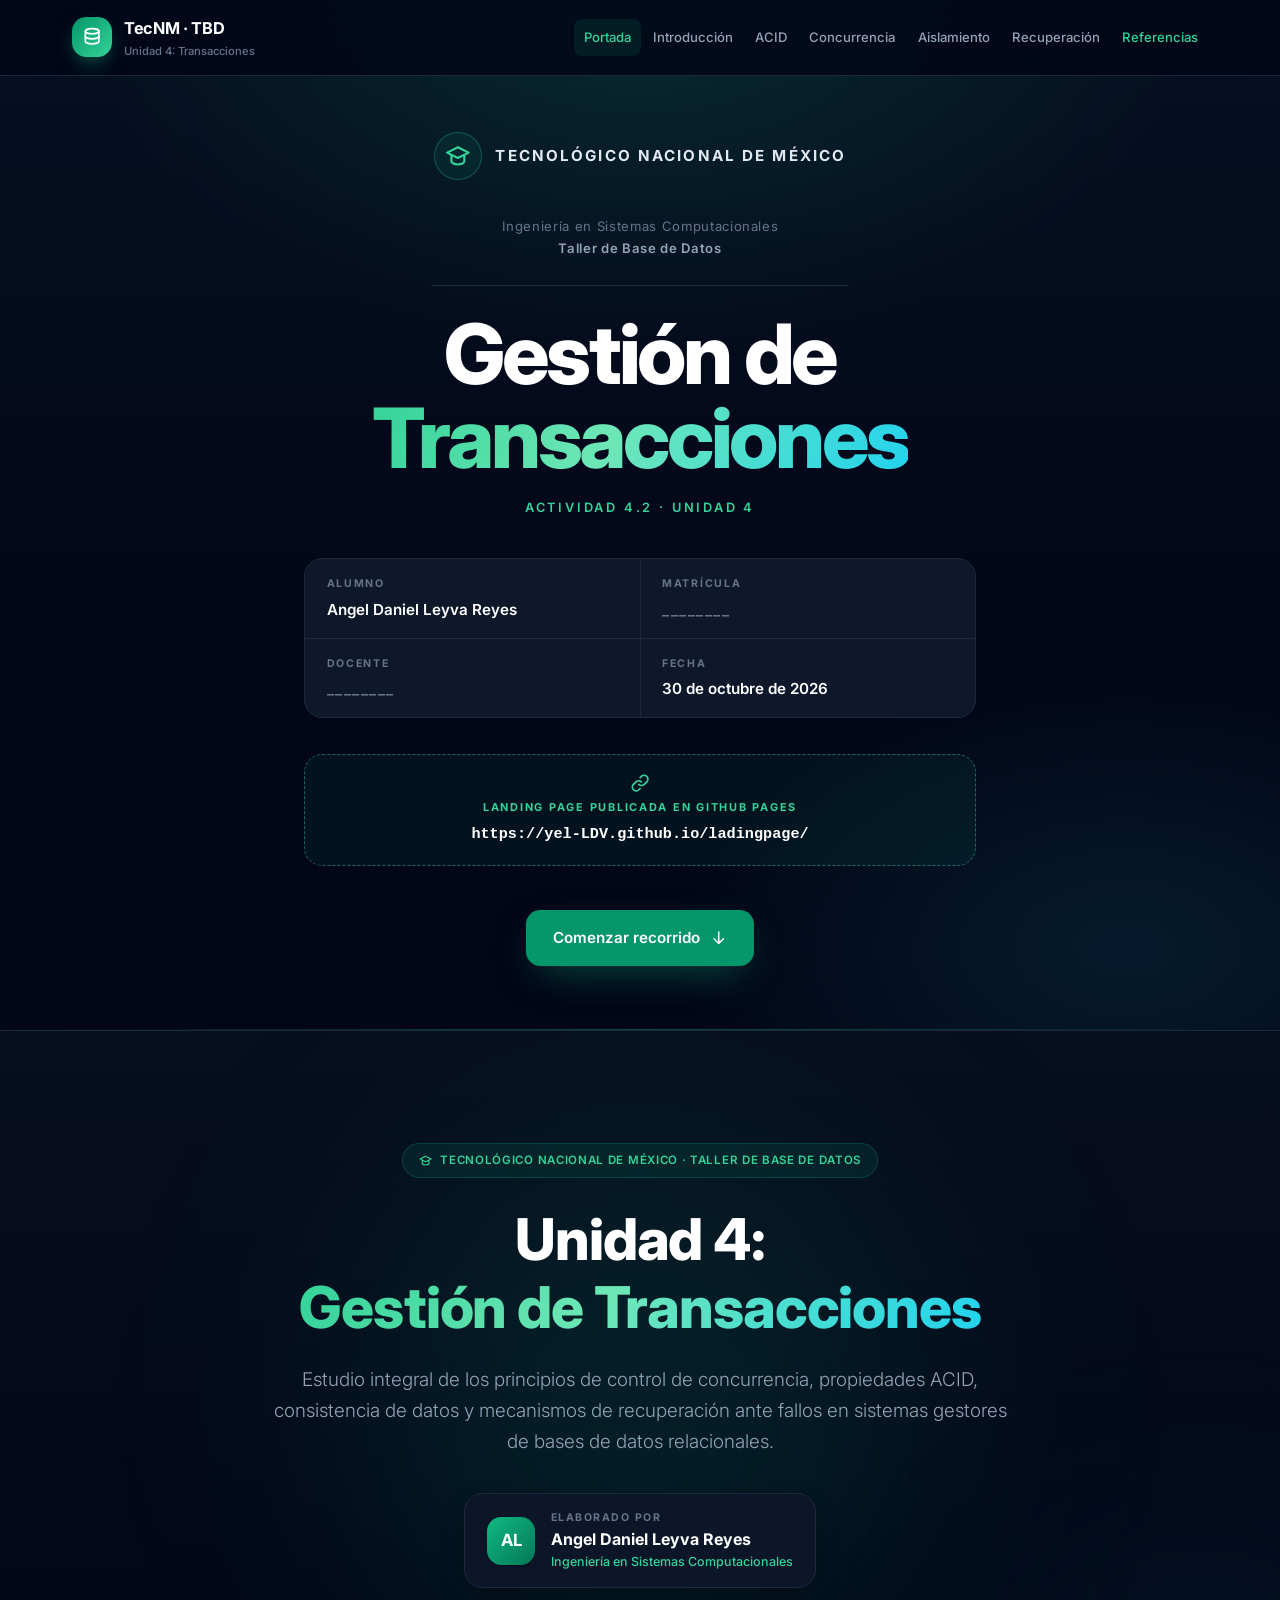
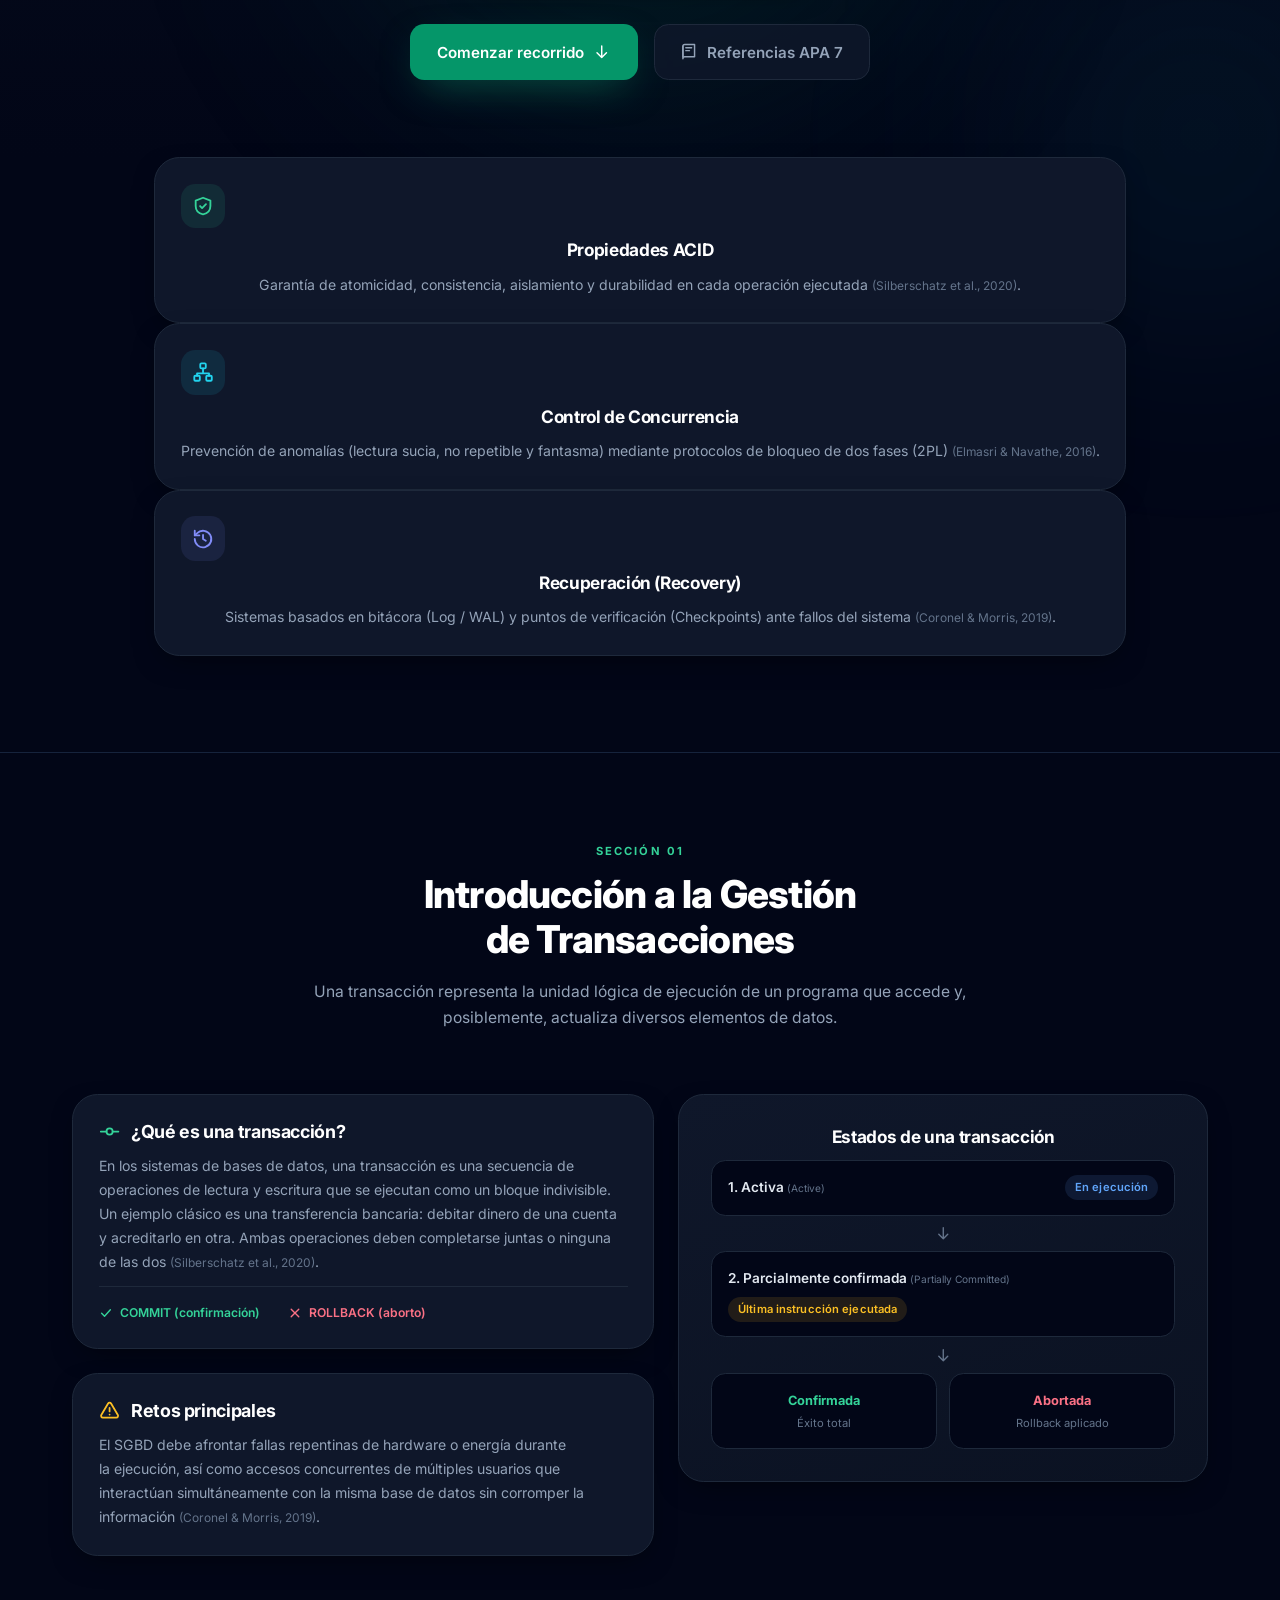
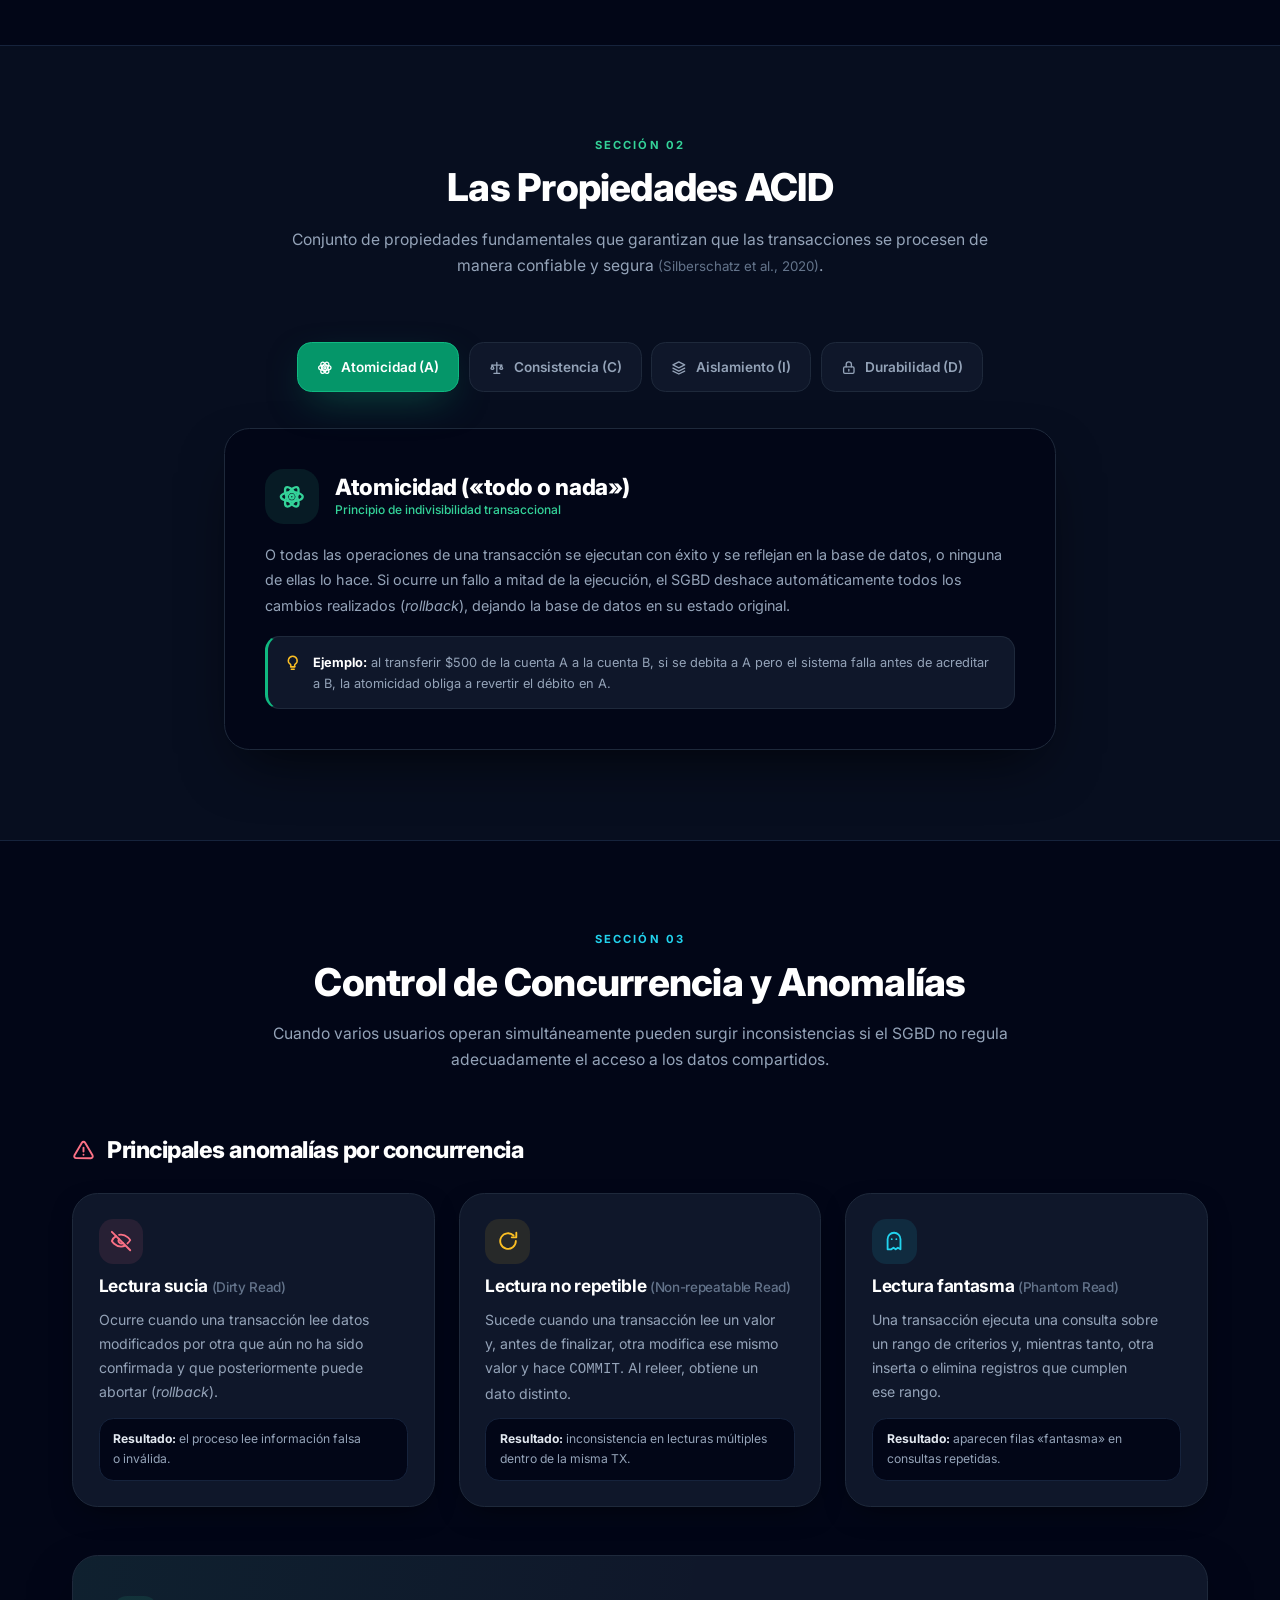
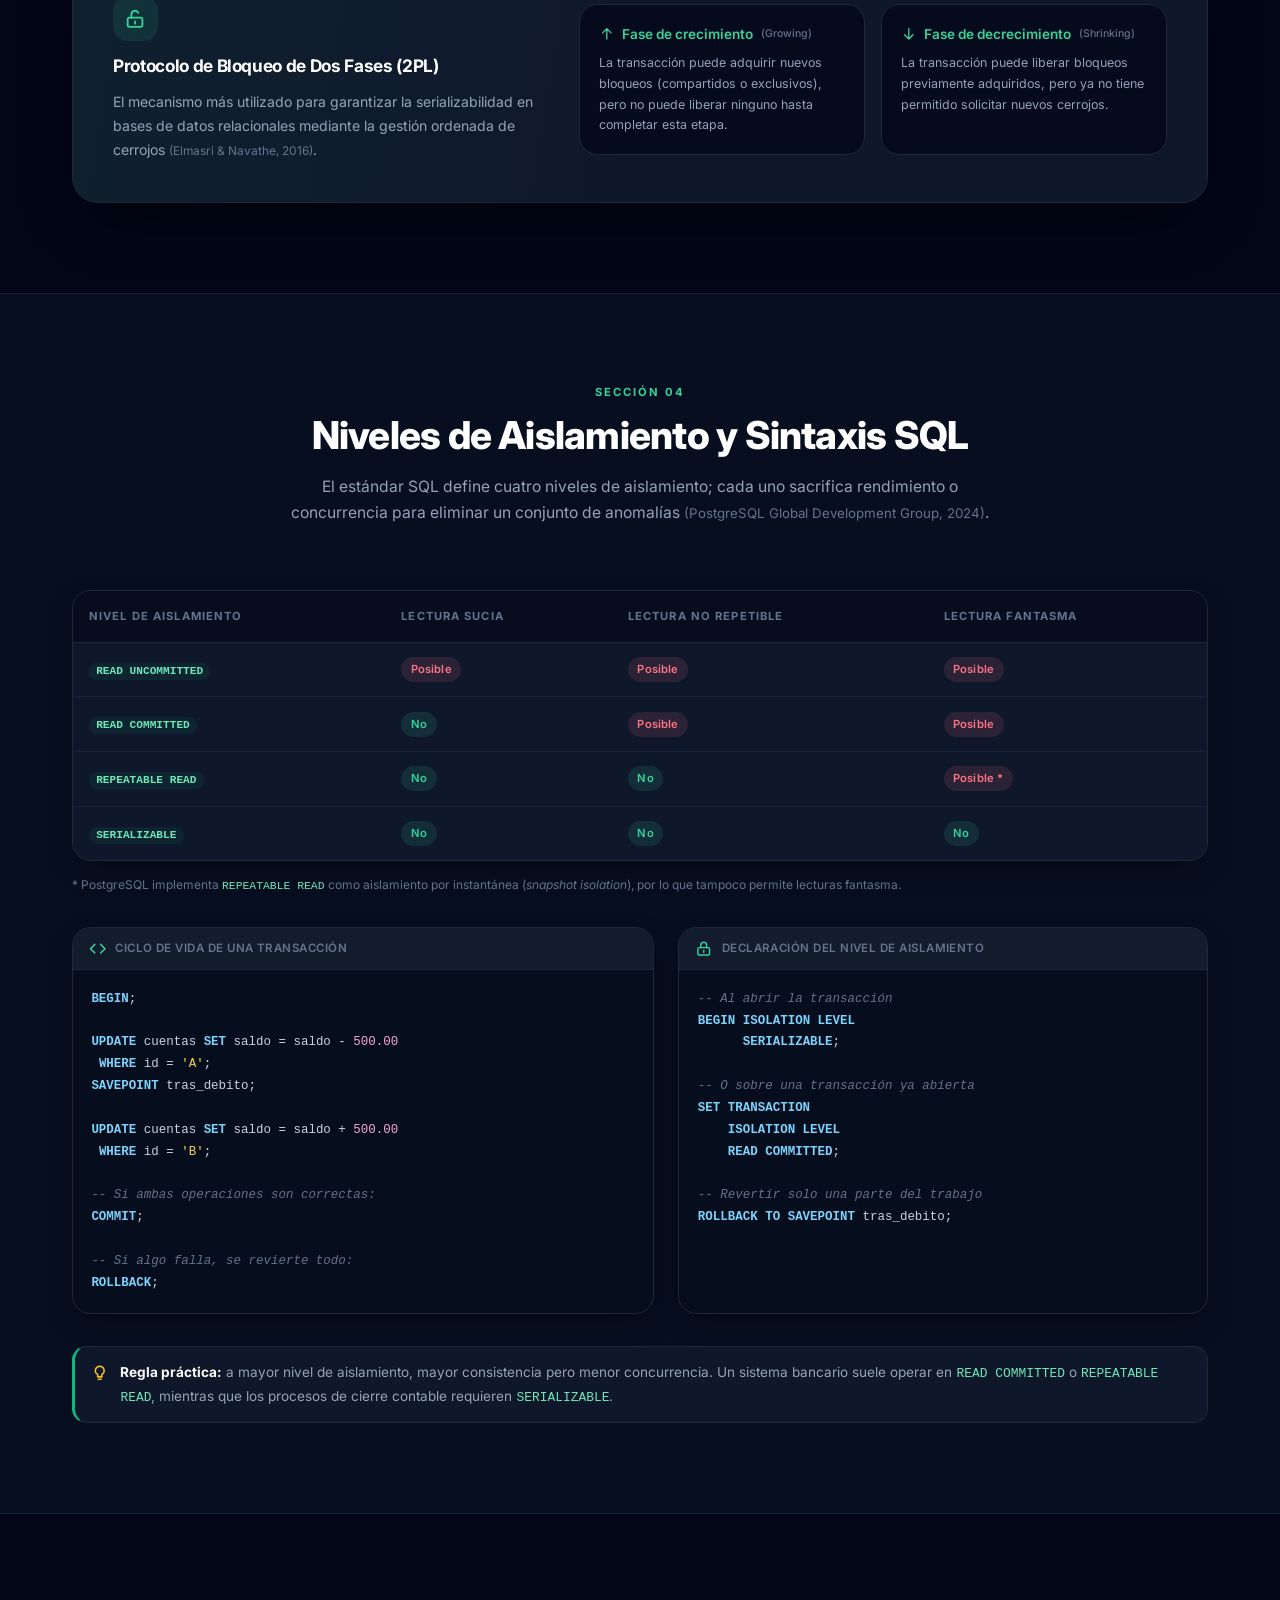
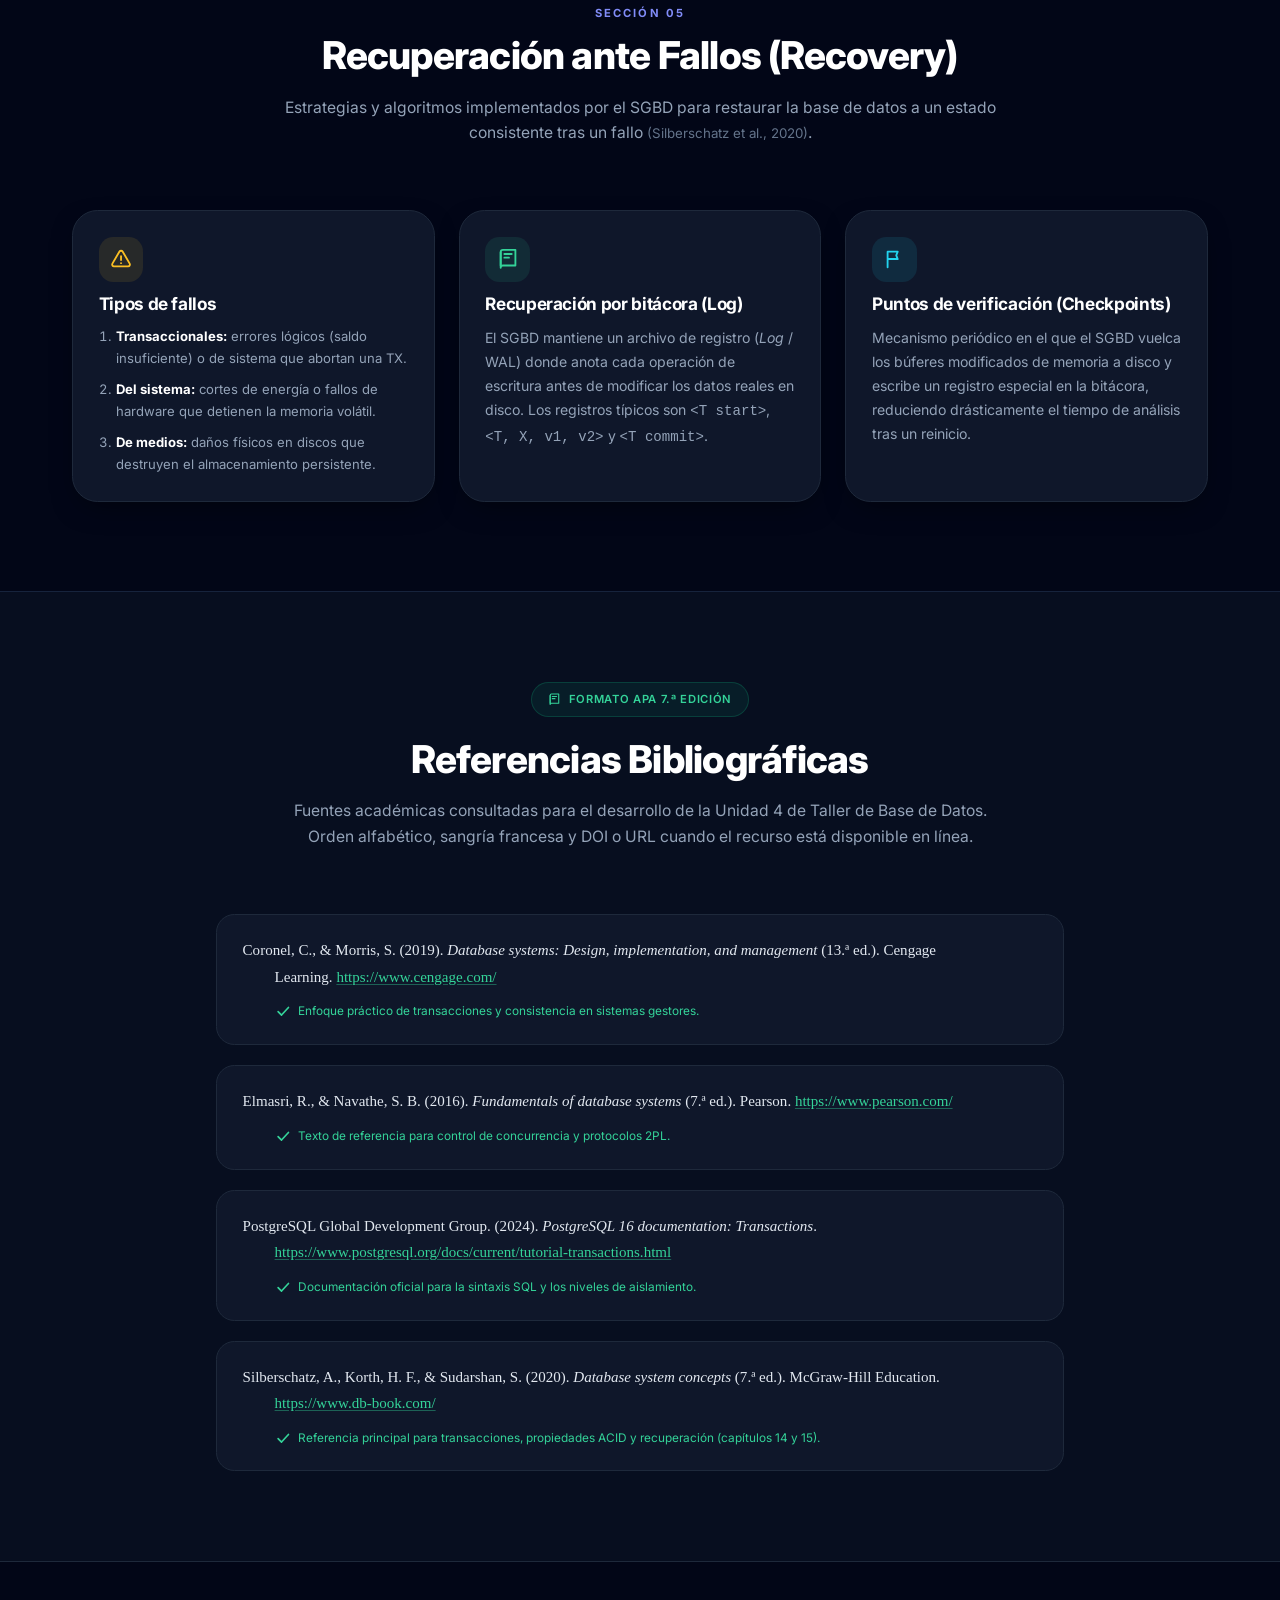
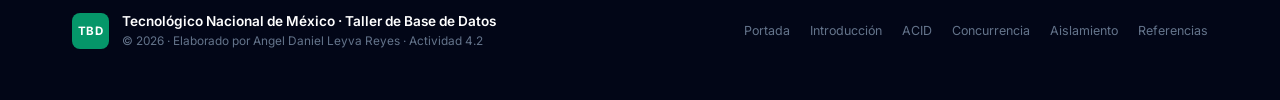
==== commit a2fbb2ce: "Añade data/portada.json como fuente única de datos de la portada - Nuevo archivo de configuración co" ====
--- a/index.html
+++ b/index.html
@@ -17,12 +17,12 @@
   <meta property="og:site_name" content="TecNM · Taller de Base de Datos">
   <meta property="og:title" content="Gestión de Transacciones | Actividad 4.2">
   <meta property="og:description" content="Propiedades ACID, control de concurrencia, niveles de aislamiento y recuperación ante fallos en sistemas gestores de bases de datos relacionales.">
-  <meta property="og:url" content="https://TU-USUARIO.github.io/TU-REPO/">
+  <meta property="og:url" content="https://yel-LDV.github.io/ladingpage/">
   <meta name="twitter:card" content="summary">
   <meta name="twitter:title" content="Gestión de Transacciones | Actividad 4.2">
   <meta name="twitter:description" content="Propiedades ACID, concurrencia, aislamiento y recuperación en bases de datos relacionales.">
 
-  <link rel="canonical" href="https://TU-USUARIO.github.io/TU-REPO/">
+  <link rel="canonical" href="https://yel-LDV.github.io/ladingpage/">
   <link rel="icon" href="./assets/favicon.svg" type="image/svg+xml">
 
   <!-- Tipografía con fallback local: si la CDN no responde, la página se ve igual -->
@@ -245,43 +245,44 @@
           <span class="portada__mark">
             <svg class="icon" aria-hidden="true"><use href="#i-cap"/></svg>
           </span>
-          <p class="portada__org">Tecnológico Nacional de México</p>
+          <p class="portada__org" data-field="institucion">Tecnológico Nacional de México</p>
         </div>
 
-        <p class="portada__program">Ingeniería en Sistemas Computacionales</p>
-        <p class="portada__subject">Taller de Base de Datos</p>
-
-        <h1 class="portada__title" id="portada-title">
+        <p class="portada__program" data-field="programa">Ingeniería en Sistemas Computacionales</p>
+        <p class="portada__subject" data-field="materia">Taller de Base de Datos</p>
+
+        <h1 class="portada__title" id="portada-title" data-field="titulo">
           Gestión de
           <span class="grad-text">Transacciones</span>
         </h1>
 
-        <p class="portada__activity">Actividad 4.2 · Unidad 4</p>
+        <p class="portada__activity" data-field="actividad">Actividad 4.2 · Unidad 4</p>
 
         <dl class="portada__meta">
           <div class="portada__meta-item">
             <dt>Alumno</dt>
-            <dd>Angel Daniel Leyva Reyes</dd>
+            <dd data-field="alumno">Angel Daniel Leyva Reyes</dd>
           </div>
           <div class="portada__meta-item">
             <dt>Matrícula</dt>
-            <dd class="placeholder">________</dd>
+            <dd class="placeholder" data-field="matricula">________</dd>
           </div>
           <div class="portada__meta-item">
             <dt>Docente</dt>
-            <dd class="placeholder">________</dd>
+            <dd class="placeholder" data-field="docente">________</dd>
           </div>
           <div class="portada__meta-item">
             <dt>Fecha</dt>
-            <dd><time datetime="2026-10-30">30 de octubre de 2026</time></dd>
+            <dd><time datetime="2026-10-30" data-field="fecha">30 de octubre de 2026</time></dd>
           </div>
         </dl>
 
-        <!-- URL pública de la landing: cambiar en este único lugar -->
-        <a class="portada__url" href="https://TU-USUARIO.github.io/TU-REPO/" target="_blank" rel="noopener noreferrer">
+        <!-- Los datos de esta portada se editan en data/portada.json -->
+        <a class="portada__url" href="https://yel-LDV.github.io/ladingpage/" data-field="url"
+           target="_blank" rel="noopener noreferrer">
           <svg class="icon" aria-hidden="true"><use href="#i-link"/></svg>
-          <span class="portada__url-label">Landing Page publicada en GitHub Pages</span>
-          <span class="portada__url-value">https://TU-USUARIO.github.io/TU-REPO/</span>
+          <span class="portada__url-label" data-field="etiquetaUrl">Landing Page publicada en GitHub Pages</span>
+          <span class="portada__url-value">https://yel-LDV.github.io/ladingpage/</span>
         </a>
 
         <a class="btn btn--primary portada__cta" href="#inicio">
@@ -319,8 +320,8 @@
           <span class="author-card__avatar" aria-hidden="true">AL</span>
           <div>
             <p class="author-card__label">Elaborado por</p>
-            <p class="author-card__name">Angel Daniel Leyva Reyes</p>
-            <p class="author-card__role">Ingeniería en Sistemas Computacionales</p>
+            <p class="author-card__name" data-field="alumno">Angel Daniel Leyva Reyes</p>
+            <p class="author-card__role" data-field="programa">Ingeniería en Sistemas Computacionales</p>
           </div>
         </div>
 
@@ -956,7 +957,7 @@
         <div>
           <p class="site-footer__title">Tecnológico Nacional de México · Taller de Base de Datos</p>
           <p class="site-footer__meta">
-            © <span id="year">2026</span> · Elaborado por Angel Daniel Leyva Reyes · Actividad 4.2
+            © <span id="year">2026</span> · Elaborado por <span data-field="alumno">Angel Daniel Leyva Reyes</span> · Actividad 4.2
           </p>
         </div>
       </div>
